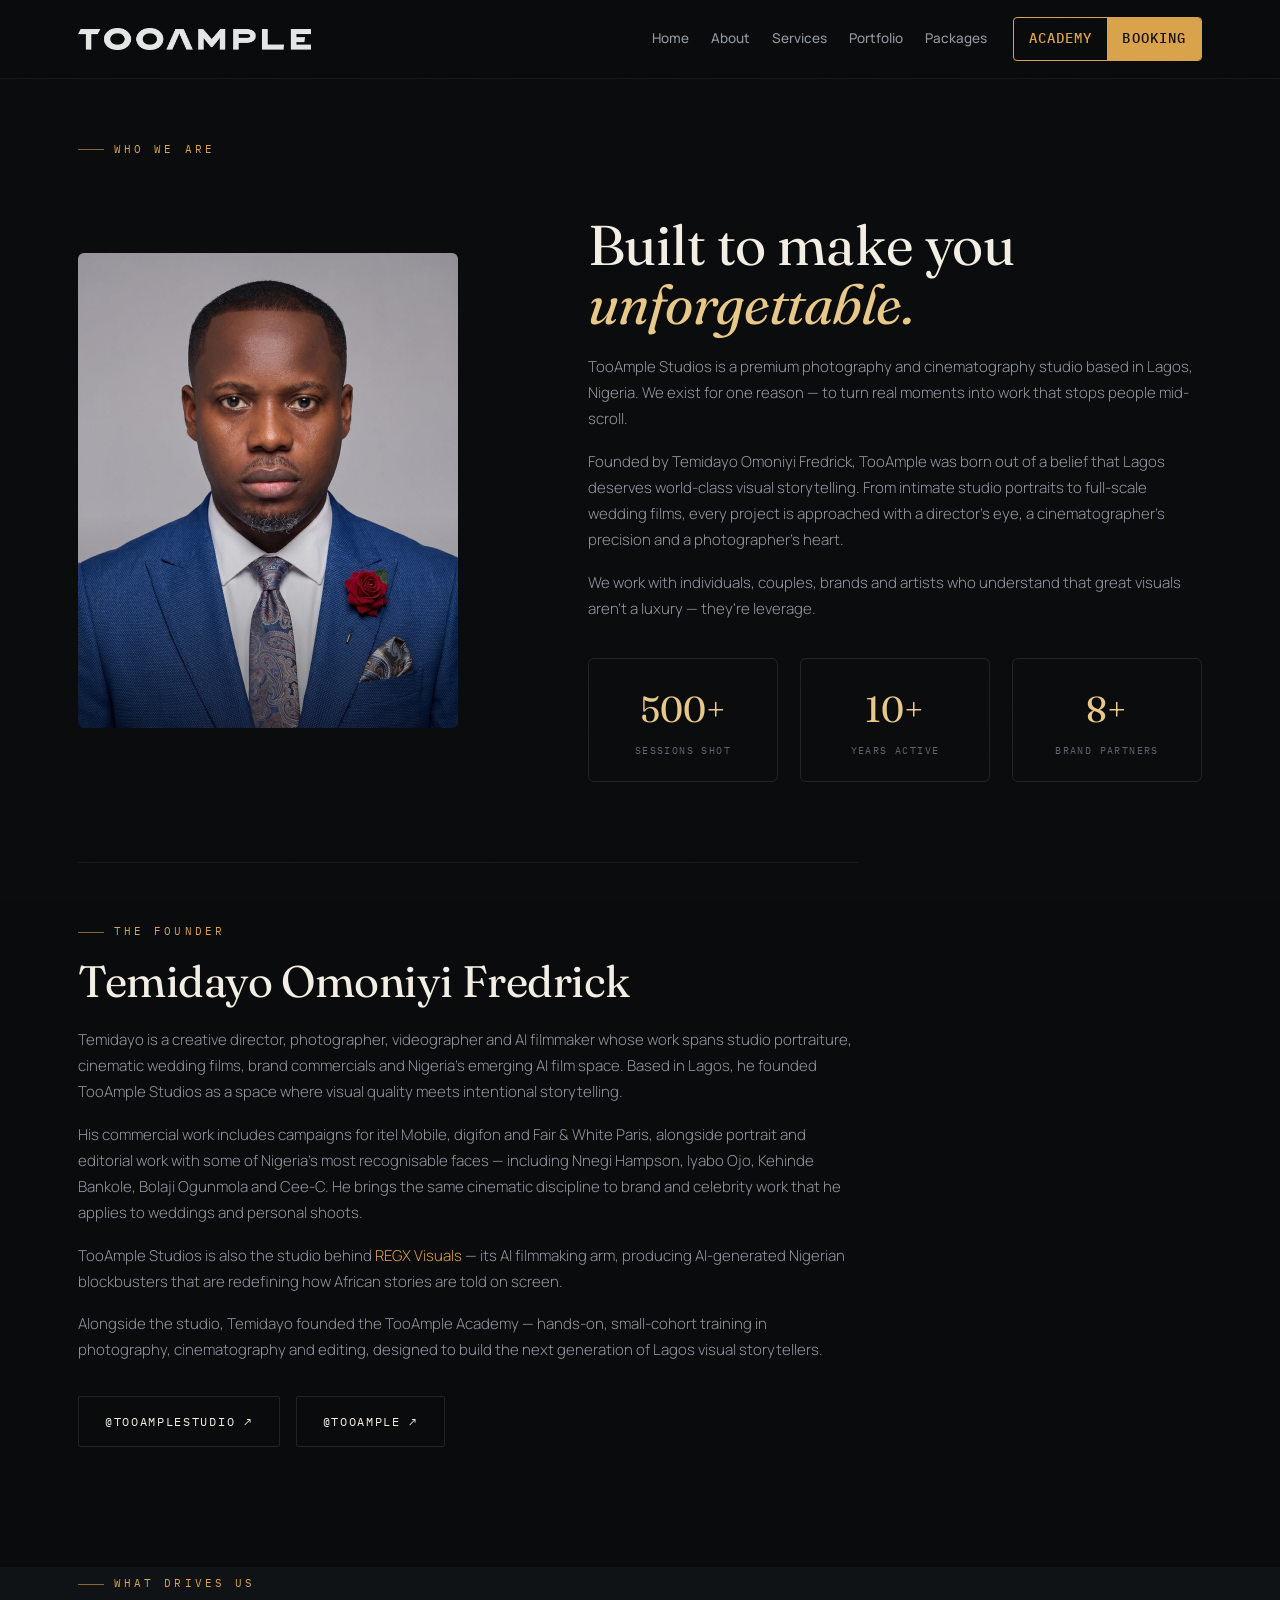
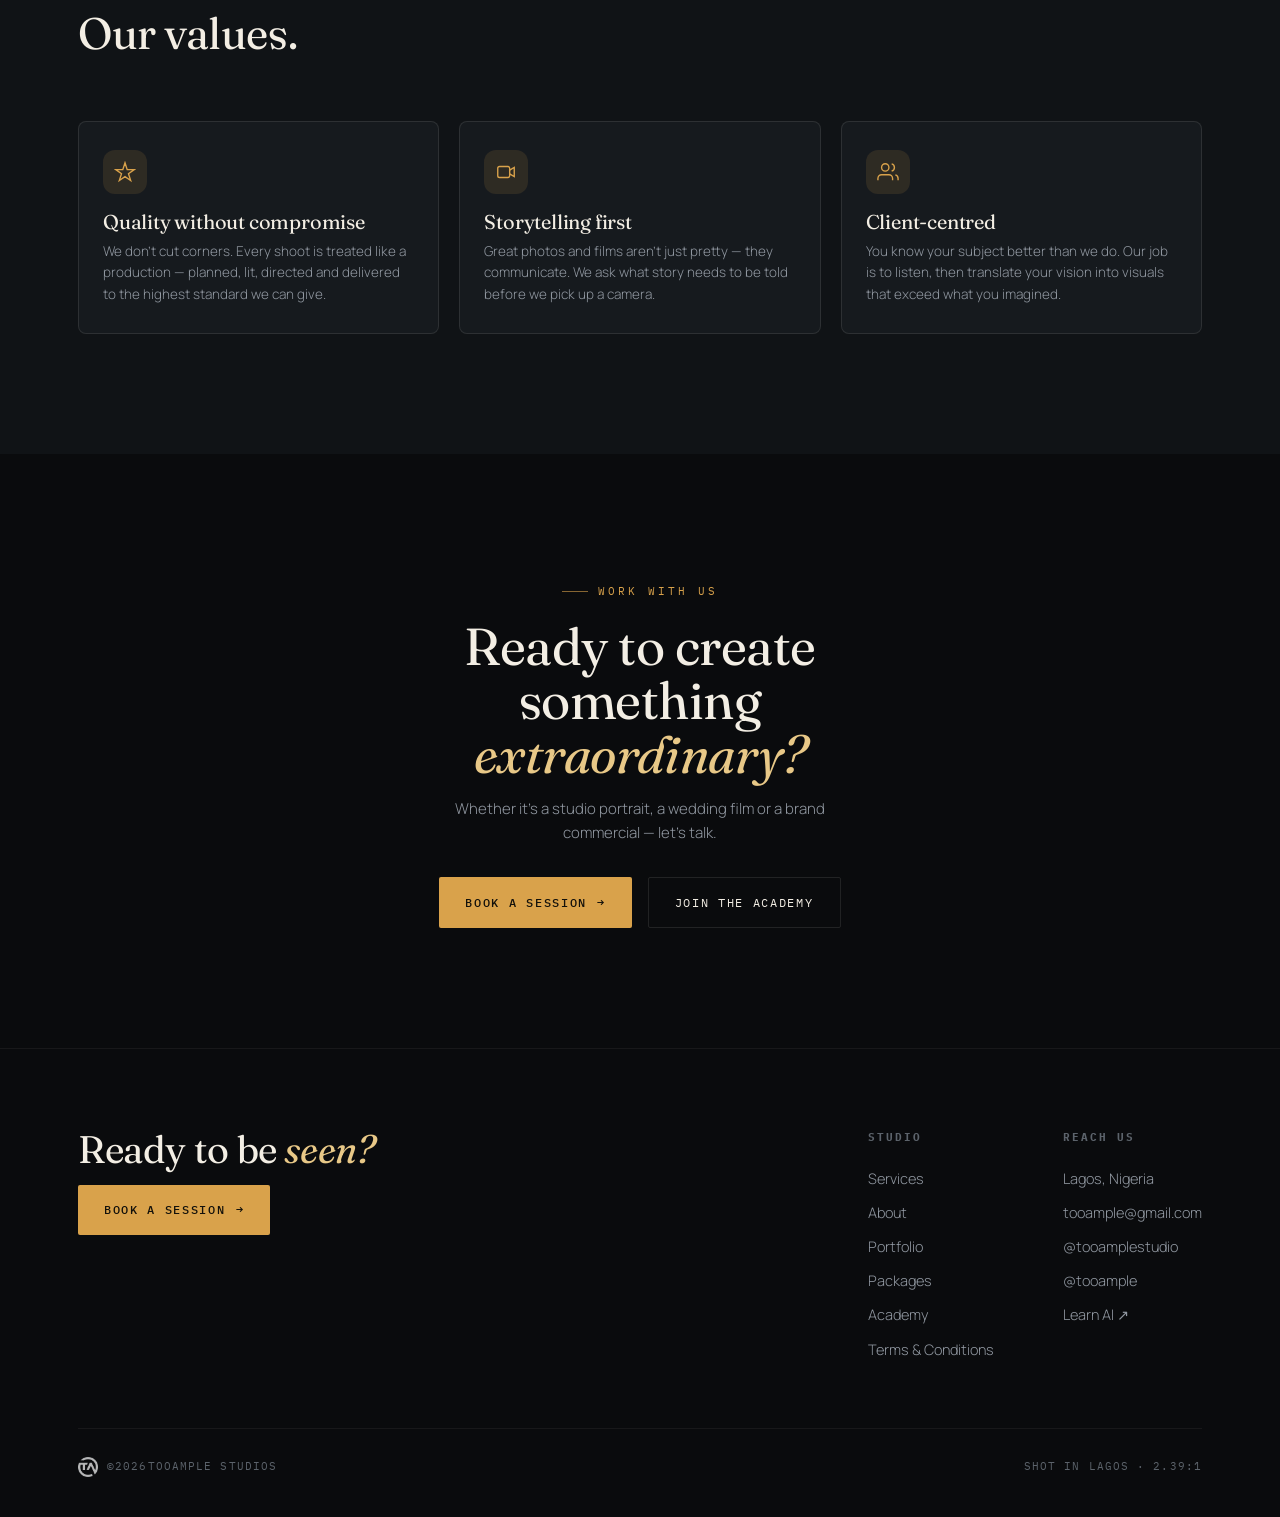
==== about.html @ fbfec836 "Add files via upload" ====
<!DOCTYPE html>
<html lang="en">
<head>
<meta charset="UTF-8" />
<meta name="viewport" content="width=device-width, initial-scale=1.0" />
<title>About Us — TooAmple Studios</title>
<link rel="preconnect" href="https://fonts.googleapis.com">
<link rel="preconnect" href="https://fonts.gstatic.com" crossorigin>
<link href="https://fonts.googleapis.com/css2?family=Fraunces:ital,opsz,wght@0,9..144,300..600;1,9..144,300..500&family=Manrope:wght@300;400;500;600;700&family=IBM+Plex+Mono:wght@400;500&display=swap" rel="stylesheet">
<link rel="stylesheet" href="styles.css?v=15">
<link rel="icon" href="Images/tooample-badge.png">
<link rel="manifest" href="/manifest.webmanifest">
<meta name="theme-color" content="#0A0B0D">
<meta name="mobile-web-app-capable" content="yes">
<meta name="apple-mobile-web-app-capable" content="yes">
<meta name="apple-mobile-web-app-status-bar-style" content="black-translucent">
<meta name="apple-mobile-web-app-title" content="TooAmple">
<link rel="apple-touch-icon" href="/apple-touch-icon.png">
<link rel="icon" type="image/png" sizes="32x32" href="/favicon-32.png">

</head>
<body>
<div class="grain"></div>
<header id="hdr">
  <div class="wrap nav">
    <a class="brand" href="index.html#top">
      <img class="brand-word" src="Images/ta-wordmark.png" alt="TooAmple" />
    </a>
    <nav class="nav-links">
      <a href="index.html">Home</a>
      <a href="about.html">About</a>
      <a href="services.html">Services</a>
      <a href="portfolio.html">Portfolio</a>
      <a href="packages.html">Packages</a>
      <div class="nav-cta">
        <a href="academy.html" class="acad">Academy</a>
        <a href="book.html" class="bookings">Booking</a>
      </div>
    </nav>
    <button class="menu-btn">Menu</button>
  </div>
</header>

<!-- mobile app bottom bar -->
<div class="mobile-bar">
  <a href="index.html" class="mob-ico" aria-label="Home" title="Home">
    <svg viewBox="0 0 24 24" fill="none" stroke="currentColor" stroke-width="2" stroke-linecap="round" stroke-linejoin="round"><path d="M3 9.5L12 3l9 6.5V20a1 1 0 01-1 1H4a1 1 0 01-1-1V9.5z"/><path d="M9 21V12h6v9"/></svg>
  </a>
  <a href="about.html" class="mob-ico" aria-label="About" title="About">
    <svg viewBox="0 0 24 24" fill="none" stroke="currentColor" stroke-width="2" stroke-linecap="round" stroke-linejoin="round"><circle cx="12" cy="8" r="4"/><path d="M4 20c0-4 3.6-7 8-7s8 3 8 7"/></svg>
  </a>
  <div class="mob-cta">
    <a href="academy.html" class="acad">Academy</a>
    <a href="book.html" class="bookings">Booking</a>
  </div>
  <a href="portfolio.html" class="mob-ico" aria-label="Portfolio" title="Portfolio">
    <svg viewBox="0 0 24 24" fill="none" stroke="currentColor" stroke-width="2" stroke-linecap="round" stroke-linejoin="round"><rect x="3" y="5" width="18" height="14" rx="2"/><circle cx="8.5" cy="10" r="1.5"/><path d="M21 16l-5-5-5 5-2-2-5 5"/></svg>
  </a>
  <a href="mailto:tooample@gmail.com" class="mob-ico" aria-label="Reach us" title="Reach us">
    <svg viewBox="0 0 24 24" fill="none" stroke="currentColor" stroke-width="2" stroke-linecap="round" stroke-linejoin="round"><rect x="3" y="5" width="18" height="14" rx="2"/><path d="M3.5 7l8.5 6 8.5-6"/></svg>
  </a>
</div>

<!-- HERO -->
<section class="section subpage" style="padding-bottom:40px">
  <div class="wrap">
    <span class="eyebrow">Who we are</span>
    <div class="about-hero">
      <div class="about-img">
        <img src="Images/ta-ceo.jpg" alt="Temidayo Omoniyi — CEO, TooAmple Studios">
      </div>
      <div class="about-text">
        <h1>Built to make you <em>unforgettable.</em></h1>
        <p>TooAmple Studios is a premium photography and cinematography studio based in Lagos, Nigeria. We exist for one reason — to turn real moments into work that stops people mid-scroll.</p>
        <p>Founded by Temidayo Omoniyi Fredrick, TooAmple was born out of a belief that Lagos deserves world-class visual storytelling. From intimate studio portraits to full-scale wedding films, every project is approached with a director's eye, a cinematographer's precision and a photographer's heart.</p>
        <p>We work with individuals, couples, brands and artists who understand that great visuals aren't a luxury — they're leverage.</p>
        <div class="about-stats">
          <div class="stat">
            <div class="num">500+</div>
            <div class="lbl">Sessions shot</div>
          </div>
          <div class="stat">
            <div class="num">10+</div>
            <div class="lbl">Years active</div>
          </div>
          <div class="stat">
            <div class="num">8+</div>
            <div class="lbl">Brand partners</div>
          </div>
        </div>
      </div>
    </div>
  </div>
</section>

<!-- MEET THE CEO -->
<section class="section" style="padding-top:0">
  <div class="wrap">
    <div style="max-width:780px;border-top:1px solid var(--line-soft);padding-top:52px">
      <span class="eyebrow">The founder</span>
      <h2 style="font-family:var(--serif);font-size:clamp(28px,4vw,44px);font-weight:400;margin:18px 0 22px">Temidayo Omoniyi Fredrick</h2>
      <p style="color:var(--muted);font-size:15px;font-weight:300;line-height:1.75;margin-bottom:16px">Temidayo is a creative director, photographer, videographer and AI filmmaker whose work spans studio portraiture, cinematic wedding films, brand commercials and Nigeria's emerging AI film space. Based in Lagos, he founded TooAmple Studios as a space where visual quality meets intentional storytelling.</p>
      <p style="color:var(--muted);font-size:15px;font-weight:300;line-height:1.75;margin-bottom:16px">His commercial work includes campaigns for itel Mobile, digifon and Fair &amp; White Paris, alongside portrait and editorial work with some of Nigeria's most recognisable faces — including Nnegi Hampson, Iyabo Ojo, Kehinde Bankole, Bolaji Ogunmola and Cee-C. He brings the same cinematic discipline to brand and celebrity work that he applies to weddings and personal shoots.</p>
      <p style="color:var(--muted);font-size:15px;font-weight:300;line-height:1.75;margin-bottom:16px">TooAmple Studios is also the studio behind <a href="https://regxvisuals.com" target="_blank" rel="noopener" style="color:var(--gold)">REGX Visuals</a> — its AI filmmaking arm, producing AI-generated Nigerian blockbusters that are redefining how African stories are told on screen.</p>
      <p style="color:var(--muted);font-size:15px;font-weight:300;line-height:1.75">Alongside the studio, Temidayo founded the TooAmple Academy — hands-on, small-cohort training in photography, cinematography and editing, designed to build the next generation of Lagos visual storytellers.</p>
      <div style="display:flex;gap:16px;margin-top:32px;flex-wrap:wrap">
        <a href="https://www.instagram.com/tooamplestudio/" target="_blank" rel="noopener" class="btn btn-ghost">@tooamplestudio ↗</a>
        <a href="https://www.instagram.com/tooample/" target="_blank" rel="noopener" class="btn btn-ghost">@tooample ↗</a>
      </div>
    </div>
  </div>
</section>

<!-- VALUES -->
<section class="section" style="padding-top:0;background:var(--bg-2)">
  <div class="wrap">
    <div class="shead reveal">
      <div>
        <span class="eyebrow">What drives us</span>
        <h2 style="font-family:var(--serif);font-size:clamp(28px,4vw,44px);font-weight:400;margin-top:18px">Our values.</h2>
      </div>
    </div>
    <div class="about-values reveal">
      <div class="val-card">
        <div class="val-ic">
          <svg width="22" height="22" viewBox="0 0 24 24" fill="none" stroke="currentColor" stroke-width="1.5"><path d="M12 2l2.4 7.4H22l-6.2 4.5 2.4 7.4L12 17l-6.2 4.3 2.4-7.4L2 9.4h7.6z"/></svg>
        </div>
        <h3>Quality without compromise</h3>
        <p>We don't cut corners. Every shoot is treated like a production — planned, lit, directed and delivered to the highest standard we can give.</p>
      </div>
      <div class="val-card">
        <div class="val-ic">
          <svg width="22" height="22" viewBox="0 0 24 24" fill="none" stroke="currentColor" stroke-width="1.5"><rect x="3" y="6" width="13" height="12" rx="2"/><path d="M16 10l5-3v10l-5-3"/></svg>
        </div>
        <h3>Storytelling first</h3>
        <p>Great photos and films aren't just pretty — they communicate. We ask what story needs to be told before we pick up a camera.</p>
      </div>
      <div class="val-card">
        <div class="val-ic">
          <svg width="22" height="22" viewBox="0 0 24 24" fill="none" stroke="currentColor" stroke-width="1.5"><path d="M17 21v-2a4 4 0 00-4-4H5a4 4 0 00-4 4v2"/><circle cx="9" cy="7" r="4"/><path d="M23 21v-2a4 4 0 00-3-3.87M16 3.13a4 4 0 010 7.75"/></svg>
        </div>
        <h3>Client-centred</h3>
        <p>You know your subject better than we do. Our job is to listen, then translate your vision into visuals that exceed what you imagined.</p>
      </div>
    </div>
  </div>
</section>

<!-- CTA -->
<section class="section">
  <div class="wrap" style="text-align:center">
    <span class="eyebrow">Work with us</span>
    <h2 style="font-family:var(--serif);font-size:clamp(30px,5vw,52px);font-weight:400;margin:18px auto 16px;max-width:16ch">Ready to create something <em style="font-style:italic;color:var(--gold-soft)">extraordinary?</em></h2>
    <p style="color:var(--muted);font-weight:300;font-size:15px;max-width:44ch;margin:0 auto 32px">Whether it's a studio portrait, a wedding film or a brand commercial — let's talk.</p>
    <div style="display:flex;gap:16px;justify-content:center;flex-wrap:wrap">
      <a href="book.html" class="btn btn-gold">Book a session <span class="arr">→</span></a>
      <a href="academy.html" class="btn btn-ghost">Join the Academy</a>
    </div>
  </div>
</section>

<footer>
  <div class="wrap">
    <div class="foot-inner">
      <div class="foot-brand">
        <h3 class="foot-cta">Ready to be <em>seen?</em></h3>
        <a href="book.html" class="btn btn-gold">Book a session <span class="arr">→</span></a>
      </div>
      <div class="foot-grid">
        <div class="fcol">
          <h4>Studio</h4>
          <a href="services.html">Services</a>
          <a href="about.html">About</a>
          <a href="portfolio.html">Portfolio</a>
          <a href="packages.html">Packages</a>
          <a href="academy.html">Academy</a>
          <a href="terms.html">Terms &amp; Conditions</a>
        </div>
        <div class="fcol">
          <h4>Reach us</h4>
          <p>Lagos, Nigeria</p>
          <a href="mailto:tooample@gmail.com">tooample@gmail.com</a>
          <a href="https://www.instagram.com/tooamplestudio/" target="_blank" rel="noopener">@tooamplestudio</a>
          <a href="https://www.instagram.com/tooample/" target="_blank" rel="noopener">@tooample</a>
          <a href="https://regxvisuals.com" target="_blank" rel="noopener">Learn AI ↗</a>
        </div>
      </div>
    </div>
    <div class="foot-bot">
      <span class="foot-copy"><img src="Images/tooample-badge.png" alt="" class="foot-badge" />© <span id="yr"></span> TOOAMPLE STUDIOS</span>
      <span>SHOT IN LAGOS · 2.39:1</span>
    </div>
  </div>
</footer>

<script>
const hdr=document.getElementById('hdr');
addEventListener('scroll',()=>hdr.classList.toggle('scrolled',scrollY>40));
document.getElementById('yr').textContent=new Date().getFullYear();
const io=new IntersectionObserver(es=>es.forEach(e=>{if(e.isIntersecting){e.target.classList.add('in');io.unobserve(e.target);}}),{threshold:0.12});
document.querySelectorAll('.reveal').forEach(el=>io.observe(el));

// register service worker (installable app + offline)
if('serviceWorker' in navigator){
  addEventListener('load',()=>navigator.serviceWorker.register('/sw.js').catch(()=>{}));
}
</script>
</body>
</html>
---- styles.css ----
:root{
  --bg:#0A0B0D;
  --bg-2:#101316;
  --bg-3:#161A1E;
  --line:rgba(243,238,228,0.10);
  --line-soft:rgba(243,238,228,0.06);
  --ink:#F3EEE4;
  --muted:#9097A0;
  --muted-2:#5C636B;
  --gold:#D9A24B;
  --gold-soft:#E8C887;
  --teal:#57B6B0;
  --shadow:0 30px 80px -20px rgba(0,0,0,0.7);
  --maxw:1180px;
  --serif:"Fraunces",Georgia,serif;
  --sans:"Manrope",system-ui,sans-serif;
  --mono:"IBM Plex Mono",ui-monospace,monospace;
}

*{box-sizing:border-box;margin:0;padding:0}
html{scroll-behavior:smooth}
body{
  background:var(--bg);
  color:var(--ink);
  font-family:var(--sans);
  font-weight:400;
  line-height:1.6;
  -webkit-font-smoothing:antialiased;
  overflow-x:hidden;
}
img{max-width:100%;display:block}
a{color:inherit;text-decoration:none}
button{font-family:inherit;cursor:pointer;border:none;background:none;color:inherit}

/* ---------- film grain overlay ---------- */
.grain{
  position:fixed;inset:0;z-index:9999;pointer-events:none;
  opacity:0.04;mix-blend-mode:overlay;
  background-image:url("data:image/svg+xml,%3Csvg xmlns='http://www.w3.org/2000/svg' width='200' height='200'%3E%3Cfilter id='n'%3E%3CfeTurbulence type='fractalNoise' baseFrequency='0.85' numOctaves='3'/%3E%3C/filter%3E%3Crect width='100%25' height='100%25' filter='url(%23n)'/%3E%3C/svg%3E");
}

/* ---------- shared ---------- */
.wrap{max-width:var(--maxw);margin:0 auto;padding:0 28px}
.section{padding:120px 0;position:relative}
.eyebrow{
  font-family:var(--mono);font-size:11px;letter-spacing:0.28em;
  text-transform:uppercase;color:var(--gold);
  display:inline-flex;align-items:center;gap:10px;
}
.eyebrow::before{content:"";width:26px;height:1px;background:var(--gold);opacity:0.6}
h1,h2,h3{font-family:var(--serif);font-weight:400;line-height:1.04;letter-spacing:-0.01em}
.lead{color:var(--muted);font-size:18px;max-width:48ch;font-weight:300}

.btn{
  display:inline-flex;align-items:center;gap:10px;
  font-family:var(--mono);font-size:12px;letter-spacing:0.14em;text-transform:uppercase;
  padding:15px 26px;border-radius:2px;transition:.35s cubic-bezier(.2,.8,.2,1);
}
.btn-gold{background:var(--gold);color:#13110B;font-weight:500}
.btn-gold:hover{background:var(--gold-soft);transform:translateY(-2px)}
.btn-ghost{border:1px solid var(--line);color:var(--ink)}
.btn-ghost:hover{border-color:var(--gold);color:var(--gold)}
.nav-links a.btn-gold,.nav-links a.btn-gold:hover{color:#13110B}
/* desktop segmented Academy | Book CTA */
.nav-cta{display:inline-flex;align-items:stretch;border:1px solid var(--gold);border-radius:4px;overflow:hidden;margin-left:4px}
.nav-cta a{display:flex;align-items:center;justify-content:center;font-family:var(--mono);font-size:10.5px;letter-spacing:.08em;text-transform:uppercase;font-weight:600;padding:10px 15px;text-decoration:none;transition:.25s;white-space:nowrap}
.nav-cta a.acad{background:transparent;color:var(--gold)}
.nav-cta a.acad:hover{background:rgba(217,162,75,.14)}
.nav-cta a.bookings{background:var(--gold);color:#13110B}
.nav-cta a.bookings:hover{background:var(--gold-soft)}
.nav-cta a.bookings .arr{margin-left:6px;transition:transform .3s}
.nav-cta a.bookings:hover .arr{transform:translateX(3px)}
.btn .arr{transition:transform .35s}
.btn:hover .arr{transform:translateX(4px)}

/* ---------- nav ---------- */
header{
  position:fixed;top:0;left:0;right:0;z-index:100;
  transition:.4s;
  background:rgba(10,11,13,0.94);
  backdrop-filter:blur(14px);
  -webkit-backdrop-filter:blur(14px);
  border-bottom:1px solid var(--line-soft);
}
header.scrolled{background:rgba(10,11,13,0.98)}
.nav{display:flex;align-items:center;justify-content:space-between;height:78px}
.brand{display:flex;align-items:center;gap:13px}
.brand-word{height:22px;width:auto;display:block;opacity:.95}
.brand-badge{height:42px;width:42px;object-fit:contain;opacity:.92;flex:none}
.brand-text{display:flex;flex-direction:column;gap:5px;line-height:1}
.brand .mark{font-family:var(--serif);font-size:21px;letter-spacing:0.05em}
.brand .sub{font-family:var(--mono);font-size:9px;letter-spacing:0.2em;color:var(--muted-2);text-transform:uppercase}
.nav-links{display:flex;align-items:center;gap:22px}
.nav-links a:not(.acad):not(.bookings){font-size:13.5px}
@media(max-width:1080px){
  .nav-links{gap:14px}
  .nav-links a:not(.acad):not(.bookings){font-size:12.5px}
  .nav-cta a{padding:9px 12px;font-size:9.5px}
}
.nav-links a{font-size:13.5px;color:var(--muted);transition:.25s;font-weight:500}
.nav-links a:hover{color:var(--ink)}
.menu-btn{display:none;font-family:var(--mono);font-size:12px;letter-spacing:.14em;color:var(--gold)}

/* ---------- hero (cinematic) ---------- */
.hero{position:relative;min-height:100vh;display:flex;align-items:center;padding-top:78px;overflow:hidden}
.hero-frame{position:absolute;inset:0;background:
  radial-gradient(120% 90% at 75% 15%, rgba(217,162,75,0.20), transparent 55%),
  radial-gradient(110% 100% at 10% 90%, rgba(87,182,176,0.16), transparent 50%),
  linear-gradient(180deg,#0c0f12 0%,#0a0b0d 100%);
  animation:slowzoom 26s ease-in-out infinite alternate;transform-origin:60% 40%;}
@keyframes slowzoom{from{transform:scale(1.04)}to{transform:scale(1.13)}}
.hero-vignette{position:absolute;inset:0;background:radial-gradient(120% 120% at 50% 40%,transparent 40%,rgba(0,0,0,0.78) 100%)}
/* hero background photo slideshow */
.hero-bg{position:absolute;inset:0;z-index:0;overflow:hidden;animation:slowzoom 34s ease-in-out infinite alternate;transform-origin:60% 40%}
.hero-bg-mobile{display:none}
.hero-bg img{position:absolute;inset:0;width:100%;height:100%;object-fit:cover;object-position:right center;opacity:0;animation:heroFade 28s infinite}
.hero-bg img:nth-child(1){animation-delay:0s}
.hero-bg img:nth-child(2){animation-delay:7s}
.hero-bg img:nth-child(3){animation-delay:14s}
.hero-bg img:nth-child(4){animation-delay:21s}
@keyframes heroFade{0%{opacity:0}3%{opacity:1}25%{opacity:1}28%{opacity:0}100%{opacity:0}}
.hero-bg::after{content:"";position:absolute;inset:0;background:linear-gradient(90deg,rgba(10,11,13,.9) 0%,rgba(10,11,13,.55) 45%,rgba(10,11,13,.4) 100%),linear-gradient(180deg,transparent 42%,rgba(10,11,13,.78))}
/* reel modal */
.reel-modal{position:fixed;inset:0;z-index:1000;display:none;align-items:center;justify-content:center;background:rgba(6,7,9,.94);backdrop-filter:blur(10px);padding:8vh 5vw}
.reel-modal.open{display:flex}
.reel-stage{position:relative;width:100%;max-width:1000px}
.reel-frame{position:relative;width:100%;aspect-ratio:16/9;background:#000;border:1px solid var(--line)}
.reel-frame iframe{position:absolute;inset:0;width:100%;height:100%;border:0}
.bar{position:absolute;left:0;right:0;height:6vh;background:#000;z-index:3;pointer-events:none}
.bar.top{top:78px}
.bar.bot{bottom:0}
.viewfinder{position:absolute;top:calc(78px + 6vh + 30px);left:36px;right:36px;bottom:calc(6vh + 30px);z-index:4;pointer-events:none}
.vf{position:absolute;width:30px;height:30px;border:1.5px solid rgba(217,162,75,0.55)}
.vf.tl{top:0;left:0;border-right:none;border-bottom:none}
.vf.tr{top:0;right:0;border-left:none;border-bottom:none}
.vf.bl{bottom:0;left:0;border-right:none;border-top:none}
.vf.br{bottom:0;right:0;border-left:none;border-top:none}
.rec{position:absolute;top:calc(78px + 6vh + 8px);right:38px;z-index:5;display:flex;align-items:center;gap:8px;font-family:var(--mono);font-size:10.5px;letter-spacing:.18em;color:rgba(243,238,228,.55)}
.rec .dot{width:8px;height:8px;border-radius:50%;background:#E0533F;animation:blink 1.6s steps(1) infinite}
@keyframes blink{50%{opacity:.2}}
.hero-content{position:relative;z-index:5;width:100%}
.hero h1{font-size:clamp(48px,8.2vw,108px);max-width:14ch;margin:22px 0 26px}
.hero h1 em{font-style:italic;color:var(--gold-soft)}
.hero-actions{display:flex;gap:16px;margin-top:38px;flex-wrap:wrap}
.scroll-cue{position:absolute;bottom:9vh;left:28px;z-index:5;font-family:var(--mono);font-size:10px;letter-spacing:.2em;color:var(--muted-2);writing-mode:vertical-rl;display:flex;align-items:center;gap:14px}
.scroll-cue::after{content:"";height:46px;width:1px;background:linear-gradient(var(--gold),transparent)}

/* ---------- clients / logo wall ---------- */
.clients{padding:64px 0;border-top:1px solid var(--line-soft);border-bottom:1px solid var(--line-soft);background:var(--bg-2)}
.clients .label{text-align:center;font-family:var(--mono);font-size:11px;letter-spacing:.26em;text-transform:uppercase;color:var(--muted-2);margin-bottom:38px}
.marquee{overflow:hidden;-webkit-mask-image:linear-gradient(90deg,transparent,#000 12%,#000 88%,transparent)}
.marquee-track{display:flex;gap:26px;width:max-content;animation:scroll 34s linear infinite;align-items:center}
.clients:hover .marquee-track{animation-play-state:paused}
@keyframes scroll{to{transform:translateX(-50%)}}
.logo-chip{display:inline-flex;align-items:center;justify-content:center;height:64px;padding:0 34px;flex:none}
.logo-chip img{height:44px;width:auto;object-fit:contain;display:block;opacity:.5;transition:opacity .3s}
.logo-chip:hover img{opacity:.92}

/* ---------- section head ---------- */
.shead{display:flex;justify-content:space-between;align-items:flex-end;gap:40px;margin-bottom:64px}
.shead h2{font-size:clamp(34px,4.6vw,58px);max-width:16ch}
.shead .sub{max-width:34ch}

/* ---------- services ---------- */
.svc-grid{display:grid;grid-template-columns:repeat(4,1fr);gap:1px;background:var(--line-soft);border:1px solid var(--line-soft)}
.svc{background:var(--bg);padding:40px 30px 34px;transition:.4s;position:relative;min-height:300px;display:flex;flex-direction:column}
.svc:hover{background:var(--bg-3)}
.svc .no{font-family:var(--mono);font-size:11px;color:var(--gold);letter-spacing:.16em}
.svc h3{font-size:25px;margin:auto 0 14px}
.svc p{color:var(--muted);font-size:14.5px;font-weight:300}
.svc .ic{width:40px;height:40px;border:1px solid var(--line);border-radius:50%;display:grid;place-items:center;margin-bottom:auto;color:var(--gold);transition:.4s}
.svc:hover .ic{border-color:var(--gold);background:rgba(217,162,75,0.08)}
.svc::after{content:"";position:absolute;left:0;bottom:0;height:2px;width:0;background:var(--gold);transition:.45s}
.svc:hover::after{width:100%}

/* ---------- work gallery ---------- */
.gallery{display:grid;grid-template-columns:repeat(3,1fr);gap:8px}
.tile{position:relative;aspect-ratio:1/1;overflow:hidden;border-radius:2px;background:linear-gradient(135deg,#15191d,#0d1012);border:1px solid var(--line-soft);cursor:pointer;text-align:left}
.tile:focus-visible{outline:2px solid var(--gold);outline-offset:3px}
.tile .ph{position:absolute;inset:0;display:grid;place-items:center;font-family:var(--mono);font-size:10px;letter-spacing:.18em;color:var(--muted-2);text-transform:uppercase}
.tile .grad{position:absolute;inset:0;opacity:.6;transition:.6s;transform:scale(1.02)}
.tile:hover .grad{transform:scale(1.08);opacity:.8}
.tile-img{position:absolute;inset:0;width:100%;height:100%;object-fit:cover;object-position:center 22%;transition:.6s;transform:scale(1.02)}
.tile:hover .tile-img{transform:scale(1.08)}
.tile .ig-ov{position:absolute;inset:0;z-index:2;display:grid;place-items:center;gap:8px;background:rgba(8,9,11,.45);opacity:0;transition:.35s}
.tile:hover .ig-ov{opacity:1}
.tile .ig-ov svg{width:28px;height:28px;color:#fff}
.tile .ig-ov .cap{font-family:var(--mono);font-size:9.5px;letter-spacing:.14em;text-transform:uppercase;color:#fff;opacity:.85}
.tile .reel{position:absolute;top:9px;right:9px;z-index:3;color:#fff;filter:drop-shadow(0 1px 3px rgba(0,0,0,.7))}
.ig-follow{align-self:flex-end;font-family:var(--mono);font-size:12px;letter-spacing:.1em;color:var(--ink);border:1px solid var(--line);padding:11px 18px;border-radius:3px;transition:.3s;white-space:nowrap}
.ig-follow:hover{border-color:var(--gold);color:var(--gold)}
.g1{background:radial-gradient(circle at 30% 30%,rgba(217,162,75,.5),transparent 60%),linear-gradient(135deg,#1a1410,#0b0d0f)}
.g2{background:radial-gradient(circle at 70% 40%,rgba(87,182,176,.45),transparent 60%),linear-gradient(135deg,#0e1518,#0b0d0f)}
.g3{background:radial-gradient(circle at 50% 60%,rgba(217,162,75,.4),transparent 55%),linear-gradient(135deg,#16110c,#0b0d0f)}
.g4{background:radial-gradient(circle at 40% 50%,rgba(87,182,176,.4),transparent 55%),linear-gradient(135deg,#0d1316,#0b0d0f)}
.g5{background:radial-gradient(circle at 60% 30%,rgba(217,162,75,.45),transparent 60%),linear-gradient(135deg,#181208,#0b0d0f)}

/* ---------- lightbox ---------- */
.lb{position:fixed;inset:0;z-index:1000;display:none;align-items:center;justify-content:center;background:rgba(6,7,9,.93);backdrop-filter:blur(10px);padding:8vh 6vw}
.lb.open{display:flex}
.lb-stage{position:relative;max-width:1000px;width:100%}
.lb-media{position:relative;width:100%;max-height:82vh;min-height:280px;border:1px solid var(--line);overflow:hidden;background:#000;display:grid;place-items:center}
.lb-media .grad{position:absolute;inset:0}
.lb-media img,.lb-media video{max-width:100%;max-height:82vh;width:auto;height:auto;object-fit:contain}
.lb-media .ph{position:relative;z-index:1;font-family:var(--mono);font-size:11px;letter-spacing:.18em;color:var(--muted);text-transform:uppercase;text-align:center;padding:0 20px}
.lb-foot{display:flex;justify-content:space-between;align-items:center;margin-top:20px;gap:20px;flex-wrap:wrap}
.lb-cap{font-family:var(--mono);font-size:12px;letter-spacing:.14em;text-transform:uppercase;color:var(--gold)}
.lb-ig{display:inline-flex;align-items:center;gap:9px;font-family:var(--mono);font-size:12px;letter-spacing:.12em;text-transform:uppercase;color:var(--ink);border:1px solid var(--line);padding:11px 18px;transition:.3s}
.lb-ig:hover{border-color:var(--gold);color:var(--gold)}
.lb-count{position:absolute;top:-38px;left:0;font-family:var(--mono);font-size:11px;letter-spacing:.16em;color:var(--muted-2)}
.lb-close{position:absolute;top:-46px;right:0;width:40px;height:40px;border:1px solid var(--line);color:var(--ink);display:grid;place-items:center;font-size:16px;transition:.3s}
.lb-close:hover{border-color:var(--gold);color:var(--gold)}
.lb-nav{position:absolute;top:50%;transform:translateY(-50%);width:46px;height:46px;border:1px solid var(--line);background:rgba(0,0,0,.45);color:var(--ink);display:grid;place-items:center;font-size:20px;transition:.3s;z-index:3}
.lb-nav:hover{border-color:var(--gold);color:var(--gold)}
.lb-prev{left:-66px}
.lb-next{right:-66px}

/* ---------- pricing ---------- */
.pricing{background:var(--bg-2)}
.tabs{display:inline-flex;gap:4px;padding:5px;border:1px solid var(--line);border-radius:3px;margin-bottom:36px}
.subtabs{display:flex;flex-wrap:wrap;gap:30px;margin-bottom:44px;border-bottom:1px solid var(--line-soft)}
.subtab{font-family:var(--mono);font-size:12px;letter-spacing:.1em;text-transform:uppercase;color:var(--muted);padding:0 0 16px;position:relative;transition:.3s}
.subtab::after{content:"";position:absolute;left:0;bottom:-1px;height:2px;width:0;background:var(--gold);transition:.35s}
.subtab:hover{color:var(--ink)}
.subtab.active{color:var(--ink)}
.subtab.active::after{width:100%}
.pane-note{font-family:var(--mono);font-size:11px;letter-spacing:.1em;color:var(--muted-2);margin-top:24px;text-align:center}
.group-head{grid-column:1/-1;font-family:var(--mono);font-size:11px;letter-spacing:.18em;text-transform:uppercase;color:var(--gold);margin:0}
.group-head.divider{border-top:1px solid var(--line-soft);padding-top:28px;margin-top:14px}
.tab{font-family:var(--mono);font-size:12px;letter-spacing:.12em;text-transform:uppercase;padding:11px 24px;border-radius:2px;color:var(--muted);transition:.3s}
.tab.active{background:var(--gold);color:#13110B;font-weight:500}
.price-grid{display:grid;grid-template-columns:repeat(3,1fr);gap:22px}
.plan{border:1px solid var(--line);border-radius:4px;padding:36px 32px;background:var(--bg);display:flex;flex-direction:column;transition:.4s;position:relative}
.plan:hover{transform:translateY(-6px);border-color:rgba(217,162,75,.4);box-shadow:var(--shadow)}
.plan.feat{border-color:var(--gold);background:linear-gradient(180deg,rgba(217,162,75,0.06),var(--bg))}
.plan .badge{position:absolute;top:-11px;left:32px;background:var(--gold);color:#13110B;font-family:var(--mono);font-size:10px;letter-spacing:.14em;padding:5px 12px;text-transform:uppercase;font-weight:500}
.plan .cat{font-family:var(--mono);font-size:11px;letter-spacing:.18em;text-transform:uppercase;color:var(--gold)}
.plan .pname{font-family:var(--serif);font-size:27px;margin:14px 0 4px}
.plan .desc{color:var(--muted);font-size:13.5px;font-weight:300;min-height:42px}
.plan .amt{font-family:var(--serif);font-size:42px;margin:22px 0 2px;display:flex;align-items:baseline;gap:6px;min-height:52px}
.plan .per{font-family:var(--mono);font-size:11px;color:var(--muted-2);letter-spacing:.1em;text-transform:uppercase;min-height:16px}
.plan .amt .cur{font-size:20px;color:var(--muted)}
.plan .per{font-family:var(--mono);font-size:11px;color:var(--muted-2);letter-spacing:.1em;text-transform:uppercase}
.plan ul{list-style:none;margin:28px 0 30px;display:flex;flex-direction:column;gap:13px}
.plan li{font-size:14px;color:var(--muted);display:flex;gap:11px;align-items:flex-start;font-weight:300}
.plan li::before{content:"";flex:none;width:16px;height:16px;margin-top:3px;border-radius:50%;background:rgba(217,162,75,.14);background-image:url("data:image/svg+xml,%3Csvg xmlns='http://www.w3.org/2000/svg' width='16' height='16' viewBox='0 0 16 16'%3E%3Cpath d='M4 8.5l2.5 2.5L12 5' stroke='%23D9A24B' stroke-width='1.4' fill='none' stroke-linecap='round' stroke-linejoin='round'/%3E%3C/svg%3E")}
.plan .pbtn{margin-top:auto}
.plan .pbtn .btn{width:100%;justify-content:center}

/* ---------- booking ---------- */
.book-grid{display:grid;grid-template-columns:0.85fr 1.15fr;gap:0;border:1px solid var(--line);border-radius:6px;overflow:hidden}
.book-aside{background:linear-gradient(160deg,#13100b,#0a0b0d);padding:54px 46px;position:relative}
.book-aside h2{font-size:42px;margin:20px 0 18px}
.book-aside .note{color:var(--muted);font-size:14.5px;font-weight:300;margin-bottom:34px}
.assure{margin-top:40px;padding-top:28px;border-top:1px solid var(--line-soft);display:flex;flex-direction:column;gap:13px}
.assure span{font-family:var(--mono);font-size:11px;letter-spacing:.12em;text-transform:uppercase;color:var(--muted);display:flex;align-items:center;gap:11px}
.assure span::before{content:"";width:5px;height:5px;border-radius:50%;background:var(--gold);flex:none}
.book-form{background:var(--bg-3);padding:54px 46px}
.field{margin-bottom:26px}
.field label{display:block;font-family:var(--mono);font-size:10.5px;letter-spacing:.16em;text-transform:uppercase;color:var(--muted);margin-bottom:9px}
.field input,.field select,.field textarea{
  width:100%;background:var(--bg);border:1px solid var(--line);border-radius:3px;
  padding:13px 15px;color:var(--ink);font-family:var(--sans);font-size:14.5px;transition:.25s;
}
.field textarea{resize:vertical;min-height:84px}
.field input:focus,.field select:focus,.field textarea:focus{outline:none;border-color:var(--gold);background:#0d0f12}
.field input::placeholder,.field textarea::placeholder{color:var(--muted-2)}
.field select{appearance:none;background-image:url("data:image/svg+xml,%3Csvg xmlns='http://www.w3.org/2000/svg' width='14' height='14' fill='none' stroke='%239097A0' stroke-width='1.4'%3E%3Cpath d='M3 5l4 4 4-4'/%3E%3C/svg%3E");background-repeat:no-repeat;background-position:right 15px center;cursor:pointer}
.field input[type="date"]{color-scheme:dark}
.field input[type="date"]::-webkit-calendar-picker-indicator{filter:invert(0.85);opacity:.75;cursor:pointer;transition:opacity .25s}
.field input[type="date"]::-webkit-calendar-picker-indicator:hover{opacity:1}
.frow{display:grid;grid-template-columns:1fr 1fr;gap:18px}
.book-form .btn-gold{width:100%;justify-content:center;margin-top:8px}
.confirm{text-align:center;padding:30px 10px}
.confirm .check{width:64px;height:64px;border-radius:50%;background:rgba(217,162,75,.12);border:1px solid var(--gold);display:grid;place-items:center;margin:0 auto 22px}
.confirm h3{font-size:30px;margin-bottom:12px}
.confirm p{color:var(--muted);font-weight:300;max-width:38ch;margin:0 auto 8px;font-size:14.5px}
.confirm .recap{text-align:left;background:var(--bg);border:1px solid var(--line);border-radius:4px;padding:20px 22px;margin:26px auto 0;max-width:380px}
.confirm .recap div{display:flex;justify-content:space-between;padding:8px 0;border-bottom:1px solid var(--line-soft);font-size:13.5px}
.confirm .recap div:last-child{border:none}
.confirm .recap .k{font-family:var(--mono);font-size:10.5px;letter-spacing:.12em;text-transform:uppercase;color:var(--muted-2)}
.confirm .recap .v{color:var(--ink)}

/* ---------- academy ---------- */
.academy{background:var(--bg-2)}
.course-grid{display:grid;grid-template-columns:repeat(2,1fr);gap:22px;margin-bottom:56px}
.course{border:1px solid var(--line);border-radius:4px;padding:0 30px 32px;background:var(--bg);transition:.4s;position:relative;overflow:hidden}
.course:hover{border-color:rgba(217,162,75,.4);transform:translateY(-4px);box-shadow:var(--shadow)}
.course .meta{display:flex;gap:10px;align-items:center;margin-bottom:16px;flex-wrap:wrap}
.course .lvl{font-family:var(--mono);font-size:10px;letter-spacing:.14em;text-transform:uppercase;color:var(--gold);border:1px solid rgba(217,162,75,.4);padding:4px 10px;border-radius:2px}
.course .dur{font-family:var(--mono);font-size:10px;letter-spacing:.12em;text-transform:uppercase;color:var(--muted-2)}
.course h3{font-family:var(--serif);font-size:26px;margin-bottom:8px}
.course p{color:var(--muted);font-size:14px;font-weight:300;margin-bottom:18px}
.course ul{list-style:none;display:flex;flex-wrap:wrap;gap:8px;margin-bottom:24px}
.course li{font-family:var(--mono);font-size:10.5px;letter-spacing:.06em;text-transform:uppercase;color:var(--muted);border:1px solid var(--line-soft);padding:6px 10px;border-radius:2px}
.course .foot{display:flex;justify-content:space-between;align-items:center;gap:16px;flex-wrap:wrap}
.course .tuition{font-family:var(--serif);font-size:24px}
.course .tuition .cur{font-size:15px;color:var(--muted)}
.apply-panel{border:1px solid var(--line);border-radius:6px;overflow:hidden;display:grid;grid-template-columns:0.8fr 1.2fr}
.apply-aside{background:linear-gradient(160deg,#13100b,#0a0b0d);padding:52px 44px}
.apply-aside h2{font-size:38px;margin:18px 0 16px}
.apply-aside .note{color:var(--muted);font-size:14.5px;font-weight:300}
.apply-aside .assure{margin-top:34px}
.apply-form{background:var(--bg-3);padding:52px 44px}
footer{padding:80px 0 40px;border-top:1px solid var(--line-soft);background:var(--bg)}
/* ---------- footer ---------- */
footer{padding:80px 0 40px;border-top:1px solid var(--line-soft);background:var(--bg)}
.foot-inner{display:flex;justify-content:space-between;align-items:flex-start;gap:60px;flex-wrap:wrap;margin-bottom:56px}
.foot-brand{display:flex;flex-direction:column;align-items:flex-start;gap:16px;max-width:340px}
.foot-badge{width:20px;height:20px;object-fit:contain;opacity:.75;vertical-align:middle;margin-right:9px}
.foot-copy{display:inline-flex;align-items:center}
.foot-cta{font-family:var(--serif);font-weight:400;font-size:clamp(28px,3vw,40px);line-height:1.05;max-width:14ch}
.foot-cta em{font-style:italic;color:var(--gold-soft)}
.foot-grid{display:grid;grid-template-columns:1fr 1fr;gap:56px}
.fcol h4{font-family:var(--mono);font-size:11px;letter-spacing:.18em;text-transform:uppercase;color:var(--muted-2);margin-bottom:20px}
.fcol a,.fcol p{display:block;color:var(--muted);font-size:14.5px;margin-bottom:11px;font-weight:300;transition:.25s}
.fcol a:hover{color:var(--gold)}
.foot-bot{display:flex;justify-content:space-between;align-items:center;gap:24px;padding-top:28px;border-top:1px solid var(--line-soft);font-family:var(--mono);font-size:11px;letter-spacing:.1em;color:var(--muted-2)}

/* pricing subtabs: swipe scroll on mobile */
.subtabs{display:flex;flex-wrap:nowrap;gap:0;margin-bottom:44px;border-bottom:1px solid var(--line-soft);overflow-x:auto;-webkit-overflow-scrolling:touch;scrollbar-width:none}
.subtabs::-webkit-scrollbar{display:none}
.subtab{white-space:nowrap;padding:0 22px 16px;flex:none}

/* ---------- reveal ---------- */
.reveal{opacity:0;transform:translateY(26px);transition:opacity .9s cubic-bezier(.2,.7,.2,1),transform .9s cubic-bezier(.2,.7,.2,1)}
.reveal.in{opacity:1;transform:none}

/* ---------- responsive ---------- */
@media(max-width:980px){
  .price-grid{grid-template-columns:1fr;max-width:420px}
  .book-grid{grid-template-columns:1fr}
  .course-grid{grid-template-columns:1fr}
  .apply-panel{grid-template-columns:1fr}
}
@media(max-width:680px){
  .section{padding:84px 0}
  .nav-links{display:none}
  .menu-btn{display:none}
  body{padding-bottom:78px}
  .nav{justify-content:center}
  .brand{width:100%;justify-content:center}
  .brand-word{height:15px}
  .hero{min-height:auto;text-align:center;display:block;padding:78px 0 40px}
  .hero-bg-desktop{display:none}
  .hero-bg-mobile{display:block;position:relative;height:58vh;inset:auto;animation:none}
  .hero-bg-mobile img{object-fit:cover;object-position:center 18%}
  .hero-bg-mobile::after{background:linear-gradient(180deg,rgba(10,11,13,.25) 0%,rgba(10,11,13,.1) 45%,rgba(10,11,13,.75) 82%,var(--bg) 100%)}
  .hero-vignette{display:none}
  .bar{display:none}
  .hero-content{position:relative;z-index:5;margin-top:-40px;padding-bottom:10px}
  .hero h1{font-size:32px;max-width:100%;margin:14px auto 22px}
  .hero .eyebrow{justify-content:center}
  .hero-actions{flex-direction:column;align-items:stretch;gap:12px}
  .hero-actions .btn{width:100%;justify-content:center}
  .viewfinder{display:none}
  .rec{display:none}
  .scroll-cue{display:none}
  .shead{flex-direction:column;align-items:flex-start;gap:18px}
  .svc-grid{grid-template-columns:repeat(2,1fr);gap:1px}
  .svc{padding:22px 16px 20px;min-height:auto}
  .svc h3{font-size:17px;margin:12px 0 8px}
  .svc p{font-size:12.5px}
  .svc .ic{width:34px;height:34px}
  .frow{grid-template-columns:1fr}
  .foot-inner{flex-direction:column;align-items:center;text-align:center;gap:34px}
  .foot-brand{align-items:center;max-width:100%}
  .foot-cta{text-align:center}
  .foot-grid{grid-template-columns:1fr;gap:30px;text-align:center;width:100%;max-width:100%}
  .fcol{text-align:center}
  .foot-bot{flex-direction:column;gap:12px;text-align:center;justify-content:center}
  .foot-badge{display:none}
  .foot-copy{font-size:10px}
  .gallery{grid-template-columns:repeat(2,1fr);gap:6px}
  .lb-prev{left:6px}
  .lb-next{right:6px}
  .lb{padding:10vh 14px}
  .dual-cta{grid-template-columns:1fr}
  .price-grid{max-width:100%}
  /* --- mobile polish --- */
  html,body{overflow-x:hidden;max-width:100%}
  .wrap{padding:0 18px}
  .btn{padding:14px 20px;min-height:46px}
  .shead h2{font-size:30px}
  .lead{font-size:15.5px}
  .plan{padding:28px 22px}
  .plan .amt{font-size:34px}
  .plan .pname{font-size:23px}
  .tabs{width:100%}
  .tab{flex:1;padding:11px 8px;font-size:10.5px;text-align:center}
  .work-tabs{width:100%}
  .work-tab{flex:1;padding:10px 8px;font-size:10.5px}
  .course{padding:0 20px 26px}
  .course-img{width:calc(100% + 40px);margin:0 -20px 20px}
  .course h3{font-size:22px}
  .dual-card{padding:34px 24px;min-height:auto}
  .dual-card h3{font-size:27px}
  .clients{padding:44px 0}
  .logo-chip{height:52px;padding:0 22px}
  .logo-chip img{height:34px}
  .lb-cap{font-size:10.5px}
  .lb-foot{gap:12px}
}
@media(prefers-reduced-motion:reduce){
  *{animation:none!important;transition:none!important;scroll-behavior:auto}
  .reveal{opacity:1;transform:none}
}


/* ---------- multi-page additions ---------- */
.btn-outline{border:1px solid var(--gold);color:var(--gold)}
.btn-outline:hover{background:var(--gold);color:#13110B}
.nav-links a.btn-outline{color:var(--gold)}
.nav-links a.btn-outline:hover{color:#13110B}
.subpage{padding-top:132px}
.dual-cta{display:grid;grid-template-columns:1fr 1fr;gap:22px}
.dual-card{position:relative;border:1px solid var(--line);border-radius:6px;padding:52px 44px;background:linear-gradient(160deg,#101316,#0a0b0d);overflow:hidden;transition:.4s;display:flex;flex-direction:column;gap:12px;min-height:250px}
.dual-card::after{content:"";position:absolute;left:0;bottom:0;height:3px;width:0;background:var(--gold);transition:.5s}
.dual-card:hover{transform:translateY(-6px);border-color:rgba(217,162,75,.45);box-shadow:var(--shadow)}
.dual-card:hover::after{width:100%}
.dual-card h3{font-family:var(--serif);font-size:34px;margin-top:6px;font-weight:400;line-height:1.05}
.dual-card p{color:var(--muted);font-weight:300;font-size:15px;max-width:34ch}
.dual-card .dual-go{margin-top:auto;font-family:var(--mono);font-size:12px;letter-spacing:.14em;text-transform:uppercase;color:var(--gold)}
.dual-card.acad{background:linear-gradient(160deg,#13100b,#0a0b0d)}
@media(max-width:680px){.dual-cta{grid-template-columns:1fr}}

/* course card toppers */
.course-img{display:block;width:calc(100% + 60px);max-width:none;margin:0 -30px 24px;aspect-ratio:16/7;object-fit:cover;object-position:center 45%;border-bottom:1px solid var(--line-soft)}

/* recent-work Photography | Video tabs */
.work-tabs{display:inline-flex;gap:4px;padding:5px;border:1px solid var(--line);border-radius:3px;margin-bottom:34px}
.work-tab{font-family:var(--mono);font-size:12px;letter-spacing:.12em;text-transform:uppercase;padding:10px 22px;border-radius:2px;color:var(--muted);transition:.3s}
.work-tab.active{background:var(--gold);color:#13110B;font-weight:500}

/* video grid + youtube facade */
.video-grid{display:grid;grid-template-columns:repeat(3,1fr);gap:14px}
.vcard{position:relative;aspect-ratio:16/9;border-radius:3px;overflow:hidden;border:1px solid var(--line-soft);background:#0d1012;cursor:pointer}
.vcard img,.vcard iframe{position:absolute;inset:0;width:100%;height:100%;object-fit:cover;border:0}
.vcard .vtag{position:absolute;left:12px;bottom:12px;z-index:2;font-family:var(--mono);font-size:10px;letter-spacing:.14em;text-transform:uppercase;color:var(--ink);background:rgba(0,0,0,.5);padding:5px 9px;border:1px solid var(--line)}
.vcard .vplay{position:absolute;right:12px;bottom:12px;inset:auto;z-index:2;display:grid;place-items:center;transition:.3s}
.vcard .vplay span{width:34px;height:34px;border-radius:50%;background:rgba(217,162,75,.92);display:grid;place-items:center;box-shadow:0 6px 20px rgba(0,0,0,.5);transition:.3s}
.vcard:hover .vplay span{transform:scale(1.12)}
.vcard .vplay svg{width:13px;height:13px;color:#13110B;margin-left:2px}
.vcard.playing .vplay,.vcard.playing .vtag,.vcard.playing .vph{display:none}
.vph{position:absolute;inset:0;display:grid;place-items:center;font-family:var(--mono);font-size:10px;letter-spacing:.16em;text-transform:uppercase;color:var(--muted-2);text-align:center;padding:0 20px}
@media(max-width:980px){.video-grid{grid-template-columns:repeat(2,1fr)}}
@media(max-width:680px){.video-grid{grid-template-columns:1fr}}

/* payment step (book + academy) */
.pay-head{margin-bottom:22px}
.pay-head h3{font-family:var(--serif);font-size:26px;margin:12px 0 6px;font-weight:400;line-height:1.1}
.pay-amt{font-family:var(--serif);font-size:40px;color:var(--gold-soft)}
.pay-or{position:relative;text-align:center;margin:22px 0 16px}
.pay-or::before{content:"";position:absolute;top:50%;left:0;right:0;height:1px;background:var(--line-soft)}
.pay-or span{position:relative;background:var(--bg-3);padding:0 14px;font-family:var(--mono);font-size:10.5px;letter-spacing:.14em;text-transform:uppercase;color:var(--muted-2)}
.bank-box{border:1px solid var(--line);border-radius:4px;padding:16px 20px}
.bank-box div{display:flex;justify-content:space-between;gap:16px;padding:9px 0;border-bottom:1px solid var(--line-soft);font-size:14px}
.bank-box div:last-child{border:none}
.bank-box .k{font-family:var(--mono);font-size:10.5px;letter-spacing:.1em;text-transform:uppercase;color:var(--muted-2)}
.bank-box .v{color:var(--ink);text-align:right}
/* copy-to-clipboard (account number) */
.bank-box .acct{display:inline-flex;align-items:center;gap:9px;justify-content:flex-end}
.acct-no{font-family:var(--mono);letter-spacing:.06em}
.copy-btn{position:relative;display:inline-grid;place-items:center;width:28px;height:28px;flex:none;border:1px solid var(--line);border-radius:5px;background:none;color:var(--muted);cursor:pointer;transition:.2s;padding:0}
.copy-btn svg{width:14px;height:14px}
.copy-btn:hover{border-color:var(--gold);color:var(--gold);background:rgba(217,162,75,.08)}
.copy-btn.ok{border-color:var(--gold);color:var(--gold);background:rgba(217,162,75,.14)}
.copy-btn .copied{position:absolute;right:calc(100% + 8px);top:50%;transform:translateY(-50%) translateX(4px);white-space:nowrap;font-family:var(--mono);font-size:9.5px;letter-spacing:.1em;text-transform:uppercase;color:var(--gold);background:var(--bg);border:1px solid var(--gold);padding:4px 8px;border-radius:4px;opacity:0;pointer-events:none;transition:.25s}
.copy-btn.ok .copied{opacity:1;transform:translateY(-50%) translateX(0)}
.btn-link{display:block;width:100%;text-align:center;margin-top:16px;background:none;border:none;color:var(--muted);font-family:var(--mono);font-size:11px;letter-spacing:.1em;text-transform:uppercase;cursor:pointer;transition:.25s}
.btn-link:hover{color:var(--gold)}

/* tuition banner in apply form */
.tuition-banner{display:flex;justify-content:space-between;align-items:center;padding:16px 20px;margin-bottom:24px;border:1px solid rgba(217,162,75,.35);background:rgba(217,162,75,.07);border-radius:6px}
.tb-label{font-family:var(--mono);font-size:10.5px;letter-spacing:.16em;text-transform:uppercase;color:var(--muted)}
.tb-amt{font-family:var(--serif);font-size:26px;color:var(--gold-soft);line-height:1}
.course .foot{justify-content:flex-start}
.course .foot .btn{width:auto;justify-content:center;padding:11px 26px;font-size:11px}
@media(max-width:680px){.course .foot .btn{width:100%}}

.quote-amt{font-family:var(--serif);font-size:24px;color:var(--gold-soft);font-style:italic;line-height:1.2;margin:22px 0 2px;min-height:52px;display:flex;align-items:center}
/* keep cards aligned whether or not they carry a badge */
.price-grid{align-items:stretch}
.plan ul{margin-top:auto}
.from-label{font-family:var(--mono);font-size:10px;letter-spacing:.16em;text-transform:uppercase;color:var(--muted-2);margin-top:20px}
.from-label + .amt{margin-top:2px}

/* quote request modal */
.quote-pkg{display:flex;justify-content:space-between;align-items:center;gap:12px;padding:14px 16px;margin-bottom:20px;border:1px solid var(--line);background:var(--bg);border-radius:6px}
.quote-pkg .qp-label{font-family:var(--mono);font-size:10px;letter-spacing:.16em;text-transform:uppercase;color:var(--muted-2)}
.quote-pkg .qp-name{font-family:var(--serif);font-size:17px;color:var(--gold-soft);text-align:right;line-height:1.2}
.quote-note{font-family:var(--mono);font-size:10.5px;letter-spacing:.08em;color:var(--muted-2);margin-top:14px;text-align:center;line-height:1.6}

/* inline field validation */
.field.err input,.field.err select,.field.err textarea{border-color:#E0533F;background:rgba(224,83,63,.06)}
.field-err{display:none;font-family:var(--mono);font-size:10px;letter-spacing:.06em;color:#E0533F;margin-top:6px}
.field.err .field-err{display:block}
.terms-check.err{border-color:#E0533F;background:rgba(224,83,63,.06)}
.terms-check.err label{color:#E0533F}

/* T&C checkbox */
.terms-check{display:flex;align-items:flex-start;gap:12px;margin:18px 0 20px;padding:16px;background:rgba(217,162,75,.05);border:1px solid rgba(217,162,75,.2);border-radius:4px}
.terms-check input[type="checkbox"]{width:18px;height:18px;flex:none;margin-top:2px;accent-color:var(--gold);cursor:pointer}
.terms-check label{font-size:13.5px;color:var(--muted);font-weight:300;cursor:pointer;line-height:1.5}
.terms-check label a{color:var(--gold);text-decoration:underline}

/* about page */
.about-hero{display:grid;grid-template-columns:0.85fr 1.15fr;gap:56px;align-items:center;padding:40px 0}
.about-img{position:relative;border-radius:6px;overflow:hidden;aspect-ratio:4/5;max-width:380px;width:100%}
.about-img img{width:100%;height:100%;object-fit:cover;object-position:center 20%}
.about-img::after{content:"";position:absolute;inset:0;background:linear-gradient(180deg,transparent 55%,rgba(0,0,0,.5))}
.about-text h1{font-family:var(--serif);font-size:clamp(34px,5vw,56px);font-weight:400;line-height:1.05;margin:18px 0 20px}
.about-text h1 em{font-style:italic;color:var(--gold-soft)}
.about-text p{color:var(--muted);font-size:15px;font-weight:300;line-height:1.75;margin-bottom:16px}
.about-stats{display:grid;grid-template-columns:repeat(3,1fr);gap:22px;margin-top:36px}
.stat{border:1px solid var(--line);border-radius:6px;padding:22px 18px;text-align:center}
.stat .num{font-family:var(--serif);font-size:36px;color:var(--gold-soft)}
.stat .lbl{font-family:var(--mono);font-size:10px;letter-spacing:.14em;text-transform:uppercase;color:var(--muted-2);margin-top:4px}
.about-values{display:grid;grid-template-columns:repeat(3,1fr);gap:20px;margin-top:56px}
.val-ic{width:44px;height:44px;min-height:0;flex:none;border-radius:12px;background:rgba(217,162,75,0.12);display:grid;place-items:center;color:var(--gold);margin-bottom:18px}
.val-ic svg{width:22px;height:22px}
.val-card{border:1px solid var(--line);border-radius:8px;padding:28px 24px;background:var(--bg-3)}
.val-card h3{font-family:var(--serif);font-size:20px;font-weight:400;margin:12px 0 8px}
.val-card p{color:var(--muted);font-size:13.5px;font-weight:300;line-height:1.6}
@media(max-width:860px){.about-hero{grid-template-columns:1fr;gap:36px;justify-items:center;text-align:center}.about-img{max-width:300px}.about-text h1{margin-top:10px}.about-values{grid-template-columns:1fr 1fr}.about-stats{grid-template-columns:repeat(3,1fr)}}
@media(max-width:680px){.about-img{max-width:230px}.about-stats{gap:10px}.stat{padding:16px 8px}.stat .num{font-size:26px}.stat .lbl{font-size:8.5px}}
@media(max-width:680px){.about-values{grid-template-columns:1fr}.about-stats{grid-template-columns:repeat(3,1fr)}}

/* mobile bottom bar */
.mobile-bar{display:none;position:fixed;left:0;right:0;bottom:0;z-index:200;gap:0;padding:0 0 calc(env(safe-area-inset-bottom));background:rgba(10,11,13,.96);backdrop-filter:blur(14px);border-top:1px solid var(--line-soft);align-items:stretch}
.mob-ico{display:flex;flex-direction:column;align-items:center;justify-content:center;padding:10px 4px;flex:1;color:var(--ink);transition:.25s;text-decoration:none;opacity:.85}
.mob-ico svg{width:26px;height:26px;flex:none}
.mob-ico:hover,.mob-ico.active,.mob-ico:active{color:var(--gold);opacity:1}
.mob-cta{display:flex;align-items:stretch;margin:9px 6px;border-radius:5px;overflow:hidden;flex:2.4;border:1.5px solid var(--gold)}
.mob-cta a{flex:1;display:flex;align-items:center;justify-content:center;font-family:var(--mono);font-size:10px;letter-spacing:.06em;text-transform:uppercase;font-weight:700;padding:0 6px;text-align:center;line-height:1.1;text-decoration:none;transition:.2s}
.mob-cta a.acad{background:transparent;color:var(--gold)}
.mob-cta a.acad:active{background:rgba(217,162,75,.15)}
.mob-cta a.bookings{background:var(--gold);color:#13110B}
.mob-cta a.bookings:active{background:var(--gold-soft)}
@media(max-width:680px){
  .mobile-bar{display:flex}
  body{padding-bottom:72px}
}

/* form popup modal (book + academy) */
.form-modal{position:fixed;inset:0;z-index:1000;display:none;align-items:flex-start;justify-content:center;background:rgba(6,7,9,.9);backdrop-filter:blur(10px);padding:6vh 18px;overflow-y:auto}
.form-modal.open{display:flex}
.fm-card{position:relative;width:100%;max-width:540px;background:var(--bg-3);border:1px solid var(--line);border-radius:14px;padding:40px 36px 34px;box-shadow:var(--shadow);margin-bottom:6vh}
.fm-card .book-form,.fm-card .apply-form{background:none;padding:0}
.fm-card .field{margin-bottom:20px}
.fm-card .field label{font-size:10.5px;margin-bottom:8px}
.fm-card .field input,.fm-card .field select,.fm-card .field textarea{padding:13px 15px;font-size:14.5px}
.fm-card .field textarea{min-height:80px}
.fm-card .frow{gap:16px}
.fm-card .btn{padding:15px 24px;font-size:12px}
.fm-card .terms-check{margin:16px 0 18px;padding:14px 16px}
.fm-card .terms-check label{font-size:13.5px}
.fm-card .tuition-banner{padding:15px 18px;margin-bottom:22px}
.fm-card .tb-amt{font-size:26px}
.fm-close{position:absolute;top:14px;right:14px;width:34px;height:34px;border:1px solid var(--line);background:none;color:var(--ink);border-radius:50%;display:grid;place-items:center;font-size:14px;cursor:pointer;transition:.25s;z-index:2}
.fm-close:hover{border-color:var(--gold);color:var(--gold)}
.fm-title{font-family:var(--serif);font-size:27px;font-weight:400;margin:6px 0 22px;line-height:1.15}
@media(max-width:680px){
  .form-modal{padding:16px 12px 90px;align-items:flex-start}
  .fm-card{max-width:100%;min-height:0;border-radius:14px;border:1px solid var(--line);padding:24px 16px 22px;margin:0 0 20px}
  .fm-title{font-size:19px;margin:4px 0 14px}
  .fm-close{top:10px;right:10px;width:28px;height:28px;font-size:12px}
  .fm-card .eyebrow{font-size:9px}
  .fm-card .field{margin-bottom:12px}
  .fm-card .field label{font-size:8.5px;letter-spacing:.12em;margin-bottom:5px}
  .fm-card .field input,.fm-card .field select,.fm-card .field textarea{padding:10px 11px;font-size:14px}
  .fm-card .field textarea{min-height:54px}
  .fm-card .terms-check{margin:10px 0 12px;padding:10px 11px;gap:9px}
  .fm-card .terms-check label{font-size:11.5px}
  .fm-card .btn{padding:13px 18px;font-size:10.5px}
  .fm-card .tuition-banner{padding:10px 13px;margin-bottom:14px}
  .fm-card .tb-amt{font-size:19px}
  .fm-card .tb-label{font-size:9px}
  .fm-card .pay-amt{font-size:27px}
  .fm-card .pay-head h3{font-size:21px}
  .fm-card .bank-box{padding:11px 13px}
  .fm-card .bank-box div{font-size:12.5px;padding:6px 0}
  .fm-card .quote-pkg{padding:10px 13px;margin-bottom:14px}
  .fm-card .quote-pkg .qp-name{font-size:14px}
}

/* view-more-on-instagram button */
.work-more{display:flex;justify-content:center;margin-top:44px}
.ig-btn{display:inline-flex;align-items:center;gap:10px;font-family:var(--mono);font-size:12px;letter-spacing:.12em;text-transform:uppercase;color:var(--ink);border:1px solid var(--line);padding:14px 24px;border-radius:3px;transition:.3s}
.ig-btn:hover{border-color:var(--gold);color:var(--gold)}
.ig-btn svg{width:16px;height:16px}

/* ============================================================
   ACADEMY v2 — intro, FAQ
   ============================================================ */
.acad-intro{display:grid;grid-template-columns:1.1fr 0.9fr;gap:56px;align-items:center}
.acad-h1{font-family:var(--serif);font-size:clamp(36px,5.4vw,64px);font-weight:400;line-height:1.05;margin:18px 0 20px}
.acad-h1 em{font-style:italic;color:var(--gold-soft)}
.acad-intro-actions{display:flex;gap:14px;margin-top:32px;flex-wrap:wrap}
.acad-intro-media{position:relative;border-radius:6px;overflow:hidden;aspect-ratio:4/5;max-width:420px;width:100%;justify-self:end;border:1px solid var(--line);background:#0d1012}
.acad-intro-media img{width:100%;height:100%;object-fit:cover;object-position:center 20%}
.acad-intro-media::after{content:"";position:absolute;inset:0;background:linear-gradient(180deg,transparent 52%,rgba(0,0,0,.62));pointer-events:none}
.acad-intro-media.playing{aspect-ratio:16/9;max-width:100%}
.acad-intro-media.playing::after{display:none}
.acad-intro-media iframe{position:absolute;inset:0;width:100%;height:100%;border:0}
.acad-play{position:absolute;inset:0;z-index:3;display:grid;place-items:center;background:rgba(8,9,11,.22);transition:.35s;cursor:pointer}
.acad-play:hover{background:rgba(8,9,11,.08)}
.acad-play span{width:66px;height:66px;border-radius:50%;background:rgba(217,162,75,.94);display:grid;place-items:center;box-shadow:0 10px 34px rgba(0,0,0,.55);transition:.3s}
.acad-play:hover span{transform:scale(1.06)}
.acad-play svg{width:24px;height:24px;color:#13110B;margin-left:3px}
.acad-intro-cap{position:absolute;left:18px;bottom:16px;z-index:2;display:flex;flex-direction:column;gap:3px;pointer-events:none}
.acad-intro-cap .cap-name{font-family:var(--serif);font-size:19px;color:var(--ink)}
.acad-intro-cap .cap-role{font-family:var(--mono);font-size:9.5px;letter-spacing:.16em;text-transform:uppercase;color:var(--gold)}
.acad-stats{margin-top:56px;max-width:640px}
@media(max-width:900px){
  .acad-intro{grid-template-columns:1fr;gap:36px}
  .acad-intro-media{justify-self:center;max-width:340px}
  .acad-intro-text{text-align:center}
  .acad-intro-text .eyebrow{justify-content:center}
  .acad-intro-actions{justify-content:center}
  .acad-intro-actions .btn{flex:1;justify-content:center;min-width:200px}
  .acad-stats{margin:44px auto 0}
}
@media(max-width:680px){
  .acad-intro-media{max-width:280px}
  .acad-intro-actions{flex-direction:column;align-items:stretch}
}

/* FAQ */
.faq{max-width:760px}
.faq details{border:1px solid var(--line);border-radius:6px;background:var(--bg-2);margin-bottom:12px;overflow:hidden;transition:.3s}
.faq details[open]{border-color:rgba(217,162,75,.4)}
.faq summary{list-style:none;cursor:pointer;padding:20px 52px 20px 22px;font-family:var(--serif);font-size:17.5px;position:relative;transition:.25s}
.faq summary::-webkit-details-marker{display:none}
.faq summary::after{content:"+";position:absolute;right:20px;top:50%;transform:translateY(-50%);font-family:var(--mono);font-size:18px;color:var(--gold);transition:.3s}
.faq details[open] summary::after{content:"−"}
.faq details p{padding:0 22px 20px;color:var(--muted);font-size:14.5px;font-weight:300;line-height:1.7;max-width:60ch}
.acad-cta{margin-top:52px;display:flex;flex-direction:column;align-items:flex-start;gap:16px}
.acad-cta p{font-family:var(--serif);font-size:22px;color:var(--ink)}
@media(max-width:680px){
  .faq summary{font-size:15.5px;padding:16px 46px 16px 16px}
  .faq details p{padding:0 16px 16px}
  .acad-cta{align-items:center;text-align:center}
  .acad-cta .btn{width:100%;justify-content:center}
}

/* ============================================================
   ACADEMY STORE — Selar-style product grid
   ============================================================ */
.store-tabs{flex-wrap:wrap;margin-bottom:30px}
.store-tabs .work-tab{padding:10px 18px}
.store-grid{display:grid;grid-template-columns:repeat(4,1fr);gap:18px}
.prod-card{display:flex;flex-direction:column;border:1px solid var(--line);border-radius:8px;background:var(--bg);overflow:hidden;transition:.35s}
.prod-card:hover{border-color:rgba(217,162,75,.4);transform:translateY(-4px);box-shadow:var(--shadow)}
.prod-media{position:relative;display:block;width:100%;aspect-ratio:1/1;overflow:hidden;background:#0d1012;cursor:pointer;padding:0;border:none;border-bottom:1px solid var(--line-soft)}
.prod-media img{width:100%;height:100%;object-fit:cover;transition:.5s}
.prod-card:hover .prod-media img{transform:scale(1.05)}
.prod-tag{position:absolute;top:10px;left:10px;font-family:var(--mono);font-size:8.5px;letter-spacing:.12em;text-transform:uppercase;color:var(--gold);background:rgba(10,11,13,.82);border:1px solid rgba(217,162,75,.35);padding:5px 9px;border-radius:3px;backdrop-filter:blur(6px)}
.prod-info{display:flex;flex-direction:column;gap:8px;padding:16px 16px 18px;flex:1}
.prod-name{font-family:var(--sans);font-weight:600;font-size:14.5px;line-height:1.35;color:var(--ink);margin:0}
.prod-price-row{display:flex;align-items:baseline;gap:10px}
.prod-price{font-family:var(--serif);font-size:20px;color:var(--gold-soft)}
.prod-old{font-family:var(--sans);font-size:13.5px;color:var(--muted-2);text-decoration:line-through}
.prod-btn{margin-top:auto;width:100%;font-family:var(--mono);font-size:11px;letter-spacing:.1em;text-transform:uppercase;padding:13px 10px;border-radius:5px;background:var(--bg-3);border:1px solid var(--line);color:var(--ink);transition:.3s;cursor:pointer}
.prod-btn:hover{background:var(--gold);border-color:var(--gold);color:#13110B}
@media(max-width:1080px){.store-grid{grid-template-columns:repeat(3,1fr)}}
@media(max-width:900px){.store-grid{grid-template-columns:repeat(2,1fr)}}
@media(max-width:680px){
  /* Selar-style mobile: 2-up grid, tight */
  .store-grid{grid-template-columns:repeat(2,1fr);gap:12px}
  .prod-info{padding:12px 12px 14px;gap:6px}
  .prod-name{font-size:13px}
  .prod-price{font-size:17px}
  .prod-old{font-size:12px}
  .prod-btn{padding:12px 8px;font-size:10px}
  .store-tabs{gap:3px;padding:4px}
  .store-tabs .work-tab{padding:9px 10px;font-size:9.5px}
}

/* product modal */
.prod-hero{width:calc(100% + 72px);max-width:none;margin:-40px -36px 20px;aspect-ratio:16/9;object-fit:cover;border-bottom:1px solid var(--line-soft);border-radius:14px 14px 0 0}
.prod-cat{font-family:var(--mono);font-size:10px;letter-spacing:.18em;text-transform:uppercase;color:var(--gold);margin-bottom:8px}
#prodDetailView .prod-price{font-size:28px}
#prodDetailView .prod-old{font-size:15px}
.prod-desc{color:var(--muted);font-size:14.5px;font-weight:300;line-height:1.7;margin:14px 0 16px}
.prod-includes{list-style:none;display:flex;flex-wrap:wrap;gap:8px;margin:0 0 24px;padding:0}
.prod-includes li{font-family:var(--mono);font-size:10.5px;letter-spacing:.06em;text-transform:uppercase;color:var(--muted);border:1px solid var(--line-soft);padding:6px 10px;border-radius:2px}
@media(max-width:680px){
  .prod-hero{width:calc(100% + 32px);margin:-24px -16px 16px;border-radius:14px 14px 0 0}
  #prodDetailView .prod-price{font-size:23px}
}

/* ============================================================
   HERO v2 — portrait film-frame triptych (desktop)
   ============================================================ */
.hero-frame.hero-bg-desktop{animation:none}
.hero-inner{display:grid;grid-template-columns:minmax(0,1.05fr) auto;gap:56px;align-items:center;width:100%}
.hero-copy h1{font-size:clamp(44px,5.4vw,86px)}
.hero-strip{display:grid;grid-template-columns:repeat(3,minmax(150px,185px));gap:16px;align-items:start;padding-right:6px}
.hframe{position:relative;aspect-ratio:4/5;border-radius:4px;overflow:hidden;border:1px solid var(--line);background:#0d1012;box-shadow:0 24px 60px -18px rgba(0,0,0,.65)}
.hframe.f1{margin-top:44px}
.hframe.f2{margin-top:0}
.hframe.f3{margin-top:88px}
/* gold viewfinder ticks — echo the REC overlay */
.hframe::before,.hframe::after{content:"";position:absolute;width:16px;height:16px;z-index:3;pointer-events:none;border:1.5px solid rgba(217,162,75,.65)}
.hframe::before{top:8px;left:8px;border-right:none;border-bottom:none}
.hframe::after{bottom:8px;right:8px;border-left:none;border-top:none}
.hframe img{position:absolute;inset:0;width:100%;height:100%;object-fit:cover;opacity:0;animation:frameFade 32s infinite}
/* stagger: within a frame each image holds 8s of a 32s cycle;
   frames offset by ~2.7s so only one frame changes at a time */
.hframe.f1 img:nth-child(1){animation-delay:-1s}
.hframe.f1 img:nth-child(2){animation-delay:7s}
.hframe.f1 img:nth-child(3){animation-delay:15s}
.hframe.f1 img:nth-child(4){animation-delay:23s}
.hframe.f2 img:nth-child(1){animation-delay:-3.7s}
.hframe.f2 img:nth-child(2){animation-delay:4.3s}
.hframe.f2 img:nth-child(3){animation-delay:12.3s}
.hframe.f2 img:nth-child(4){animation-delay:20.3s}
.hframe.f3 img:nth-child(1){animation-delay:-6.3s}
.hframe.f3 img:nth-child(2){animation-delay:1.7s}
.hframe.f3 img:nth-child(3){animation-delay:9.7s}
.hframe.f3 img:nth-child(4){animation-delay:17.7s}
@keyframes frameFade{
  0%{opacity:0}
  4%{opacity:1}
  25%{opacity:1}
  30%{opacity:0}
  100%{opacity:0}
}
@media(prefers-reduced-motion:reduce){
  .hframe img{animation:none;opacity:0}
  .hframe img:first-child{opacity:1}
}
@media(max-width:1180px){
  .hero-strip{grid-template-columns:repeat(3,minmax(130px,150px))}
  .hframe.f1{margin-top:34px}.hframe.f3{margin-top:66px}
}
@media(max-width:980px){
  .hero-inner{grid-template-columns:1fr;gap:40px}
  .hero-copy{text-align:left}
  .hero-strip{grid-template-columns:repeat(3,1fr);max-width:560px;padding-right:0}
  .hframe.f1{margin-top:26px}.hframe.f2{margin-top:0}.hframe.f3{margin-top:52px}
}
@media(max-width:680px){
  /* mobile keeps its own hero design */
  .hero-strip{display:none}
  .hero-inner{display:block}
  .hero-copy h1{font-size:32px}
}

/* ============================================================
   HERO v2.1 — desktop frames at original size + mobile fixes
   ============================================================ */
/* Mobile: photo gets its space back; container width fix
   (align-items:center on .hero was collapsing it to 0 width). */
@media(max-width:680px){
  .hero{
    display:flex;flex-direction:column;align-items:stretch;
    min-height:calc(100vh - 72px);
    min-height:calc(100svh - 72px);
    padding:78px 0 16px;
  }
  .hero-bg-mobile{
    flex:1 1 auto;
    width:100%;
    height:auto;
    min-height:340px;
    max-height:60vh;
  }
  .hero-content{margin-top:-40px;padding-bottom:0;flex:0 0 auto}
  .hero h1{margin:12px auto 18px}
  .hero-actions{margin-top:0;gap:12px}
  .hero-actions .btn{padding:14px 20px}
  /* primary CTA stays high; Apply to Academy sits lower */
  .hero-actions .btn-outline{margin-top:6px}
}

/* physical classes — store-style cards (academy.html) */
.class-grid{margin-bottom:56px}
.class-grid .prod-media{aspect-ratio:4/3} /* course covers are landscape */
.prod-level{font-family:var(--mono);font-size:10px;letter-spacing:.14em;text-transform:uppercase;color:var(--muted-2);border:1px solid var(--line-soft);padding:5px 10px;border-radius:2px}


/* video popup player */
.vlb{position:fixed;inset:0;z-index:300;background:rgba(5,6,8,.93);backdrop-filter:blur(10px);-webkit-backdrop-filter:blur(10px);display:none;align-items:center;justify-content:center;padding:22px}
.vlb.open{display:flex}
.vlb-box{width:min(1100px,100%);aspect-ratio:16/9;position:relative;background:#000;border:1px solid var(--line);border-radius:6px;overflow:hidden;box-shadow:0 40px 120px rgba(0,0,0,.75)}
.vlb-box iframe{position:absolute;inset:0;width:100%;height:100%;border:0}
.vlb-close{position:absolute;top:16px;right:20px;z-index:2;width:44px;height:44px;border-radius:50%;border:1px solid var(--line);background:rgba(10,11,13,.7);color:var(--ink);font-size:16px;cursor:pointer;transition:.3s}
.vlb-close:hover{border-color:var(--gold);color:var(--gold)}
@media(max-width:680px){.vlb{padding:12px}.vlb-close{top:10px;right:12px}}

/* portfolio tag filters */
.sub-tags{display:flex;flex-wrap:wrap;gap:8px;margin:0 0 24px}
.sub-tags button{font-family:var(--mono);font-size:9.5px;letter-spacing:.12em;text-transform:uppercase;padding:9px 15px;border-radius:999px;border:1px solid var(--line);background:transparent;color:var(--muted);cursor:pointer;transition:.3s}
.sub-tags button:hover{color:var(--ink);border-color:var(--ink)}
.sub-tags button.active{background:var(--gold);border-color:var(--gold);color:#13110B}
.hid{display:none!important}
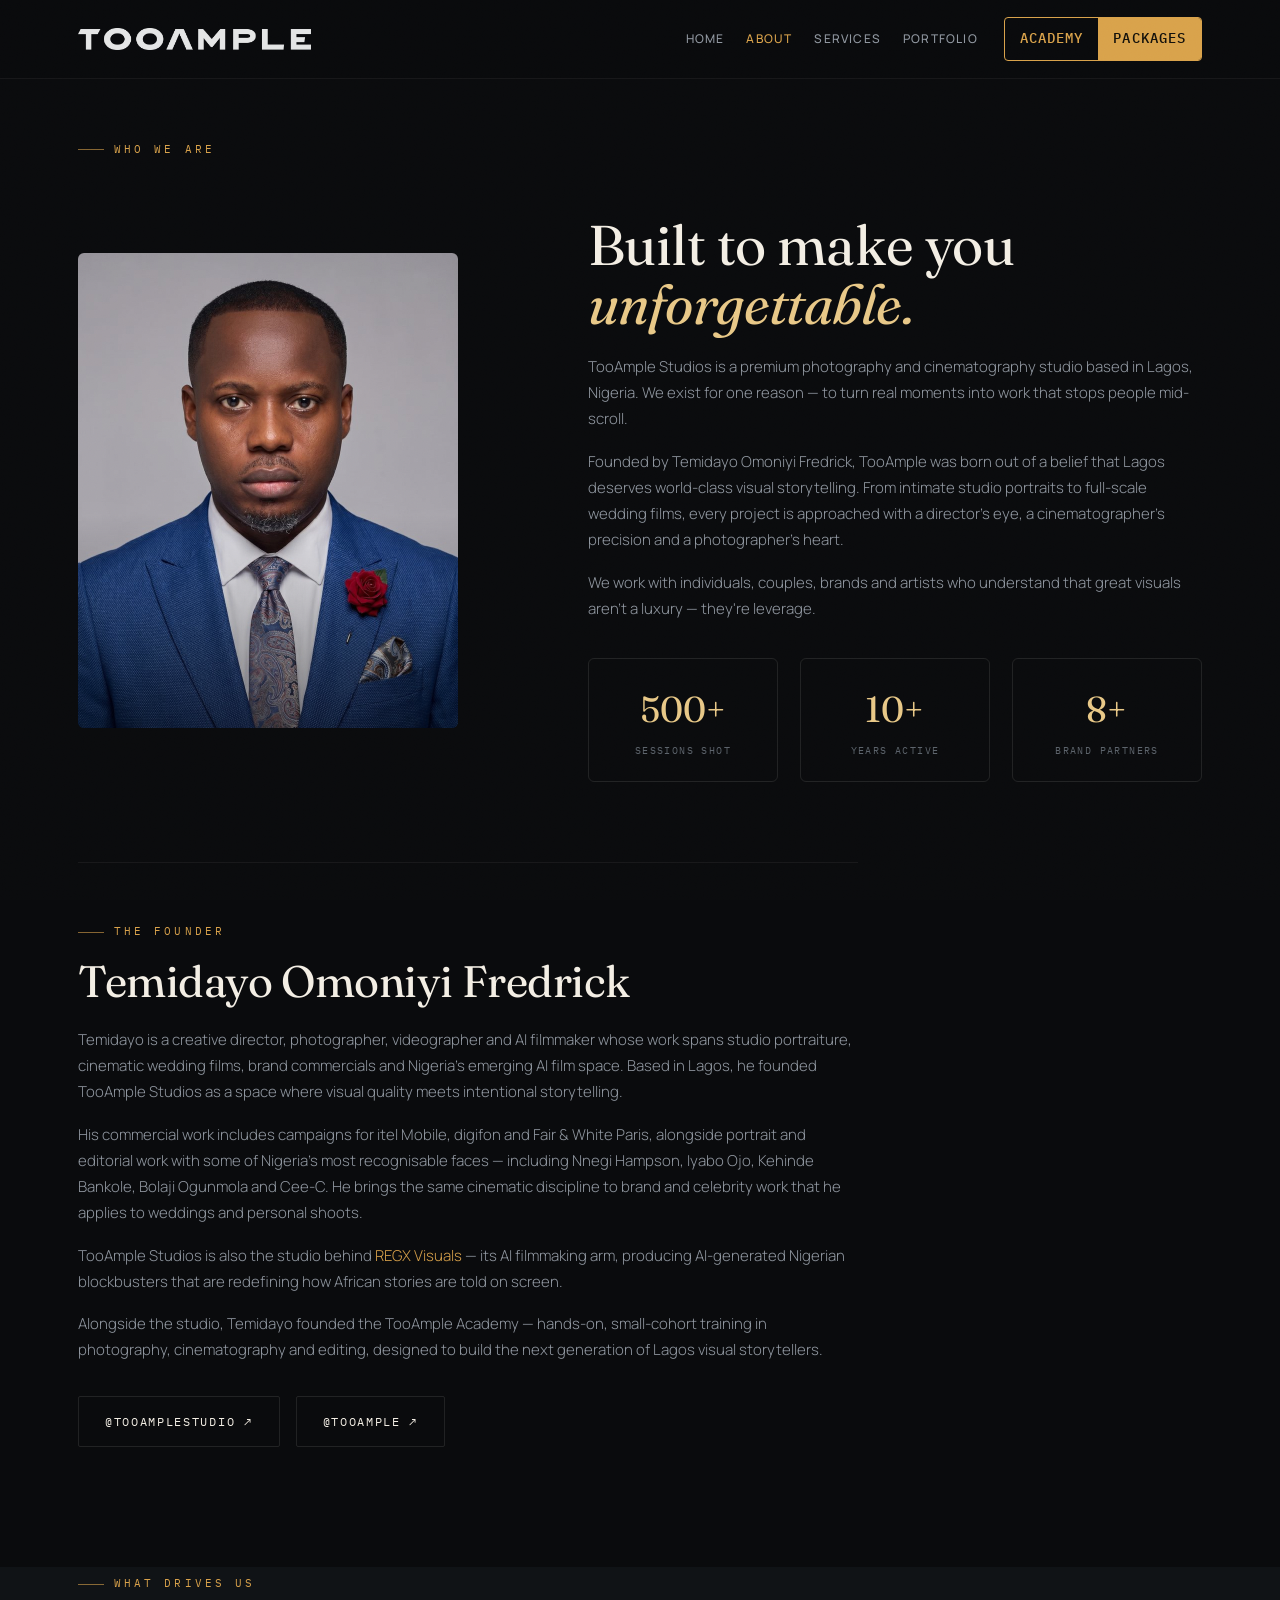
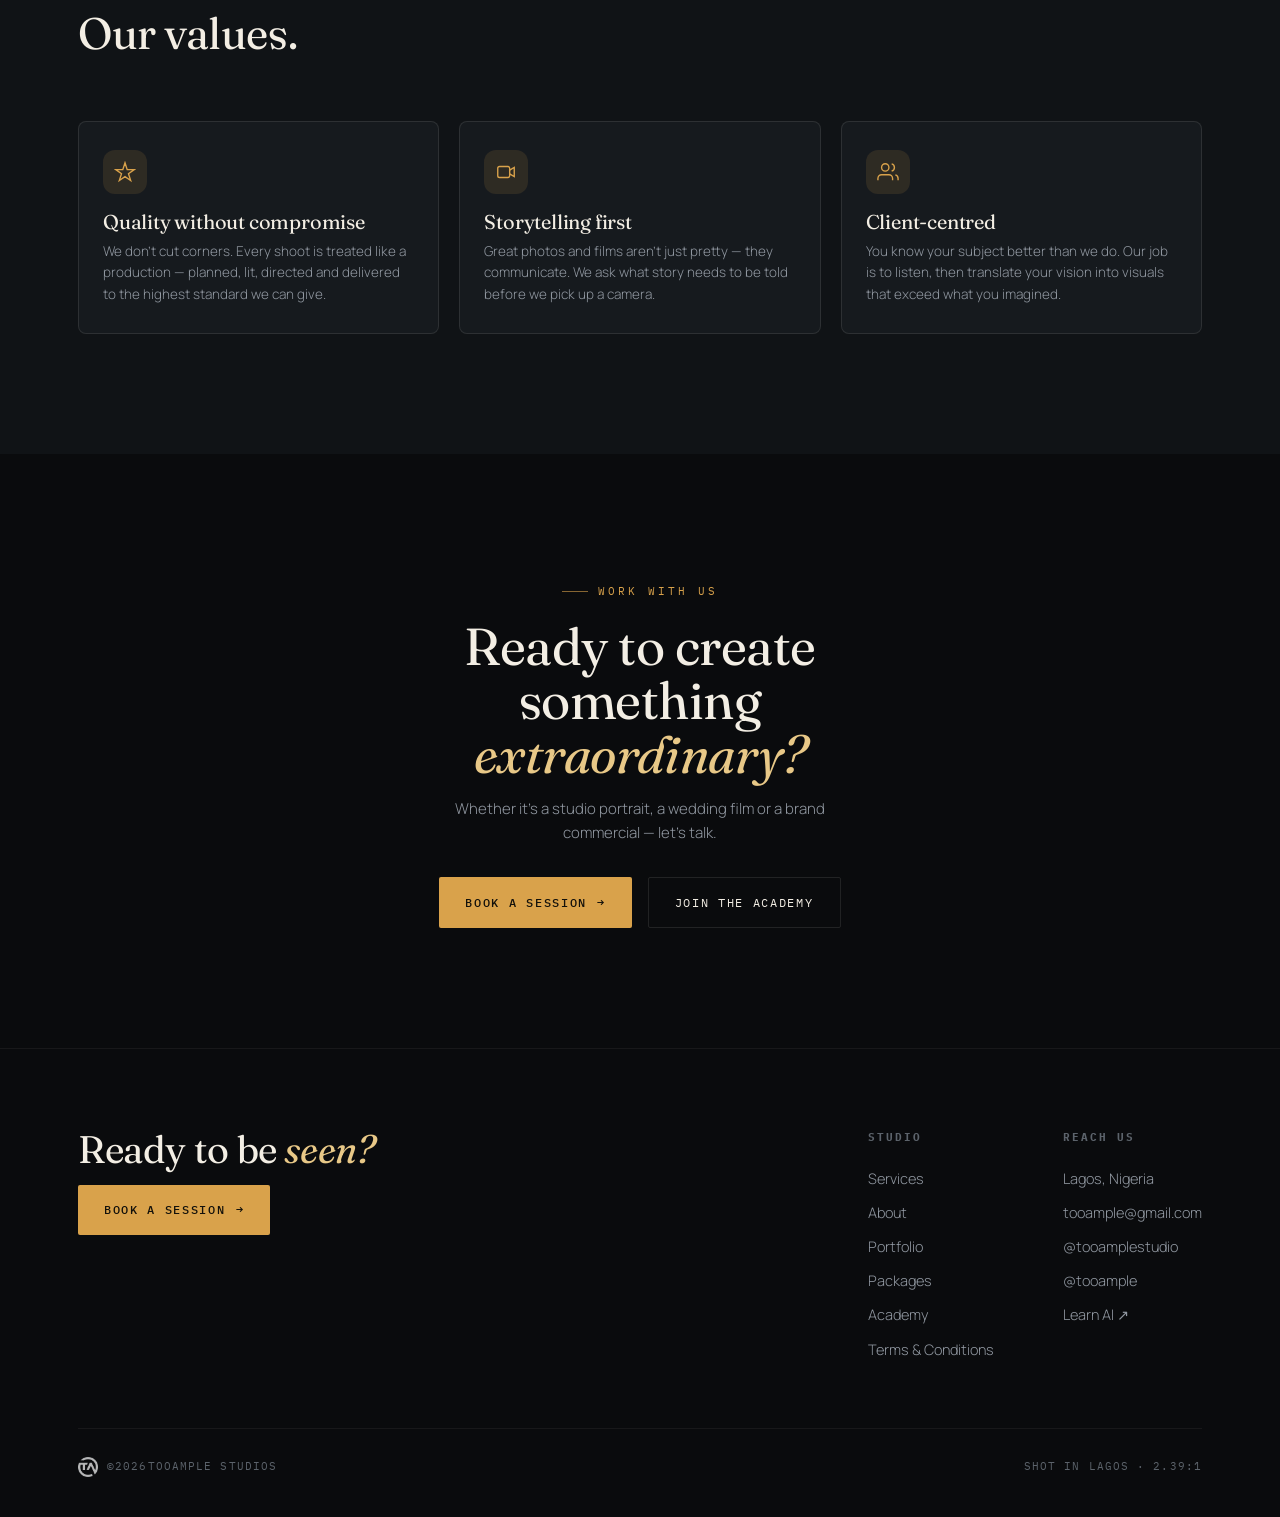
==== commit a1bd5812: "Add files via upload" ====
--- a/about.html
+++ b/about.html
@@ -7,7 +7,7 @@
 <link rel="preconnect" href="https://fonts.googleapis.com">
 <link rel="preconnect" href="https://fonts.gstatic.com" crossorigin>
 <link href="https://fonts.googleapis.com/css2?family=Fraunces:ital,opsz,wght@0,9..144,300..600;1,9..144,300..500&family=Manrope:wght@300;400;500;600;700&family=IBM+Plex+Mono:wght@400;500&display=swap" rel="stylesheet">
-<link rel="stylesheet" href="styles.css?v=15">
+<link rel="stylesheet" href="styles.css?v=17">
 <link rel="icon" href="Images/tooample-badge.png">
 <link rel="manifest" href="/manifest.webmanifest">
 <meta name="theme-color" content="#0A0B0D">
@@ -28,13 +28,12 @@
     </a>
     <nav class="nav-links">
       <a href="index.html">Home</a>
-      <a href="about.html">About</a>
+      <a href="about.html" class="active">About</a>
       <a href="services.html">Services</a>
       <a href="portfolio.html">Portfolio</a>
-      <a href="packages.html">Packages</a>
       <div class="nav-cta">
         <a href="academy.html" class="acad">Academy</a>
-        <a href="book.html" class="bookings">Booking</a>
+        <a href="packages.html" class="bookings">Packages</a>
       </div>
     </nav>
     <button class="menu-btn">Menu</button>
@@ -51,7 +50,7 @@
   </a>
   <div class="mob-cta">
     <a href="academy.html" class="acad">Academy</a>
-    <a href="book.html" class="bookings">Booking</a>
+    <a href="packages.html" class="bookings">Packages</a>
   </div>
   <a href="portfolio.html" class="mob-ico" aria-label="Portfolio" title="Portfolio">
     <svg viewBox="0 0 24 24" fill="none" stroke="currentColor" stroke-width="2" stroke-linecap="round" stroke-linejoin="round"><rect x="3" y="5" width="18" height="14" rx="2"/><circle cx="8.5" cy="10" r="1.5"/><path d="M21 16l-5-5-5 5-2-2-5 5"/></svg>
@@ -170,7 +169,7 @@
         <div class="fcol">
           <h4>Studio</h4>
           <a href="services.html">Services</a>
-          <a href="about.html">About</a>
+          <a href="about.html" class="active">About</a>
           <a href="portfolio.html">Portfolio</a>
           <a href="packages.html">Packages</a>
           <a href="academy.html">Academy</a>
--- a/styles.css
+++ b/styles.css
@@ -92,7 +92,9 @@
 .brand .mark{font-family:var(--serif);font-size:21px;letter-spacing:0.05em}
 .brand .sub{font-family:var(--mono);font-size:9px;letter-spacing:0.2em;color:var(--muted-2);text-transform:uppercase}
 .nav-links{display:flex;align-items:center;gap:22px}
-.nav-links a:not(.acad):not(.bookings){font-size:13.5px}
+.nav-links a:not(.acad):not(.bookings){font-size:12px;text-transform:uppercase;letter-spacing:.1em}
+.nav-links a.active:not(.acad):not(.bookings){color:var(--gold)}
+.nav-cta a.acad.active{background:var(--gold);color:#13110B}
 @media(max-width:1080px){
   .nav-links{gap:14px}
   .nav-links a:not(.acad):not(.bookings){font-size:12.5px}
@@ -438,10 +440,10 @@
 .vcard{position:relative;aspect-ratio:16/9;border-radius:3px;overflow:hidden;border:1px solid var(--line-soft);background:#0d1012;cursor:pointer}
 .vcard img,.vcard iframe{position:absolute;inset:0;width:100%;height:100%;object-fit:cover;border:0}
 .vcard .vtag{position:absolute;left:12px;bottom:12px;z-index:2;font-family:var(--mono);font-size:10px;letter-spacing:.14em;text-transform:uppercase;color:var(--ink);background:rgba(0,0,0,.5);padding:5px 9px;border:1px solid var(--line)}
-.vcard .vplay{position:absolute;right:12px;bottom:12px;inset:auto;z-index:2;display:grid;place-items:center;transition:.3s}
-.vcard .vplay span{width:34px;height:34px;border-radius:50%;background:rgba(217,162,75,.92);display:grid;place-items:center;box-shadow:0 6px 20px rgba(0,0,0,.5);transition:.3s}
-.vcard:hover .vplay span{transform:scale(1.12)}
-.vcard .vplay svg{width:13px;height:13px;color:#13110B;margin-left:2px}
+.vcard .vplay{position:absolute;inset:0;z-index:2;display:grid;place-items:center;transition:.3s}
+.vcard .vplay span{display:grid;place-items:center;background:none;border-radius:0;box-shadow:none;transition:.3s}
+.vcard:hover .vplay span{transform:scale(1.15)}
+.vcard .vplay svg{width:26px;height:26px;color:#fff;margin-left:0;filter:drop-shadow(0 2px 10px rgba(0,0,0,.7))}
 .vcard.playing .vplay,.vcard.playing .vtag,.vcard.playing .vph{display:none}
 .vph{position:absolute;inset:0;display:grid;place-items:center;font-family:var(--mono);font-size:10px;letter-spacing:.16em;text-transform:uppercase;color:var(--muted-2);text-align:center;padding:0 20px}
 @media(max-width:980px){.video-grid{grid-template-columns:repeat(2,1fr)}}
@@ -792,8 +794,10 @@
 @media(max-width:680px){.vlb{padding:12px}.vlb-close{top:10px;right:12px}}
 
 /* portfolio tag filters */
-.sub-tags{display:flex;flex-wrap:wrap;gap:8px;margin:0 0 24px}
-.sub-tags button{font-family:var(--mono);font-size:9.5px;letter-spacing:.12em;text-transform:uppercase;padding:9px 15px;border-radius:999px;border:1px solid var(--line);background:transparent;color:var(--muted);cursor:pointer;transition:.3s}
-.sub-tags button:hover{color:var(--ink);border-color:var(--ink)}
-.sub-tags button.active{background:var(--gold);border-color:var(--gold);color:#13110B}
+/* portfolio sub-tags — store-tab style bar */
+.sub-tags{display:inline-flex;flex-wrap:wrap;gap:4px;padding:5px;border:1px solid var(--line);border-radius:3px;margin:0 0 26px}
+.sub-tags button{font-family:var(--mono);font-size:10.5px;letter-spacing:.12em;text-transform:uppercase;padding:10px 16px;border-radius:2px;border:none;background:transparent;color:var(--muted);cursor:pointer;transition:.3s}
+.sub-tags button:hover{color:var(--ink)}
+.sub-tags button.active{background:var(--gold);color:#13110B}
+@media(max-width:680px){.sub-tags{gap:3px;padding:4px}.sub-tags button{padding:9px 10px;font-size:9.5px}}
 .hid{display:none!important}
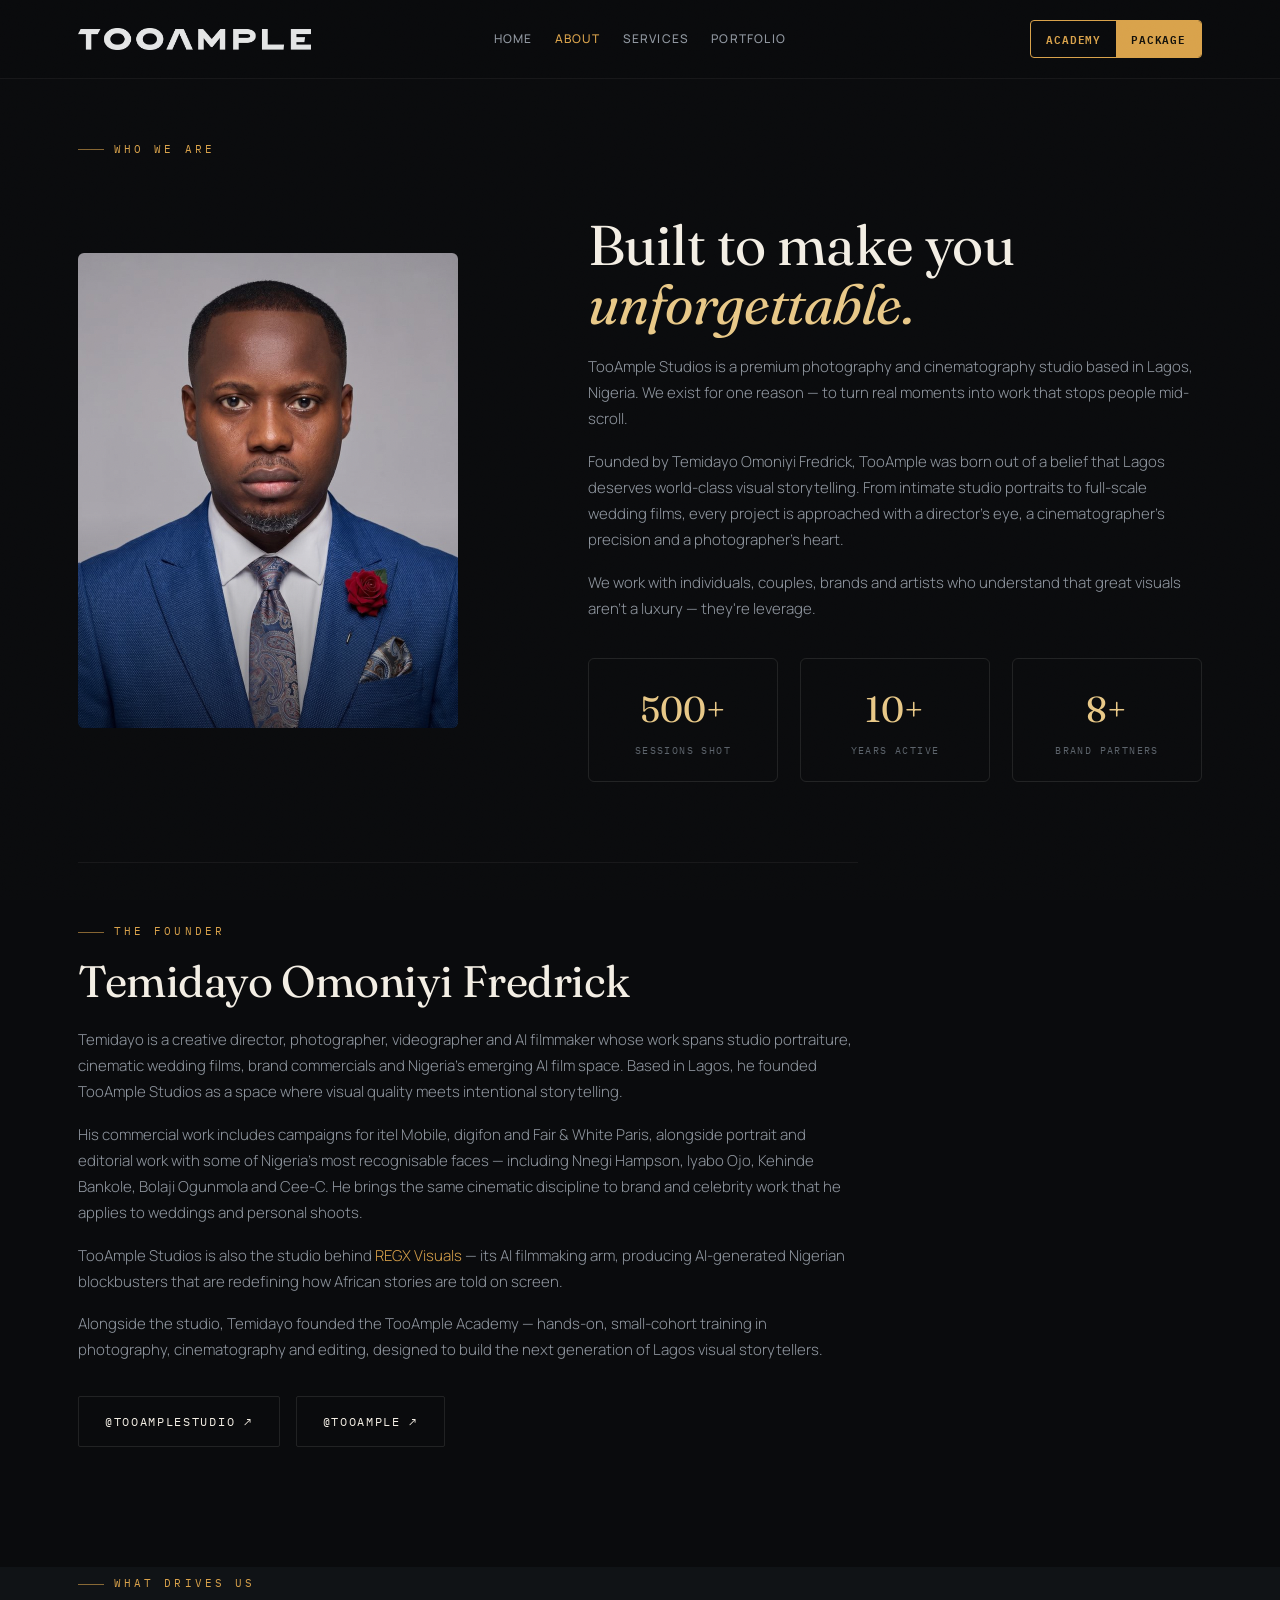
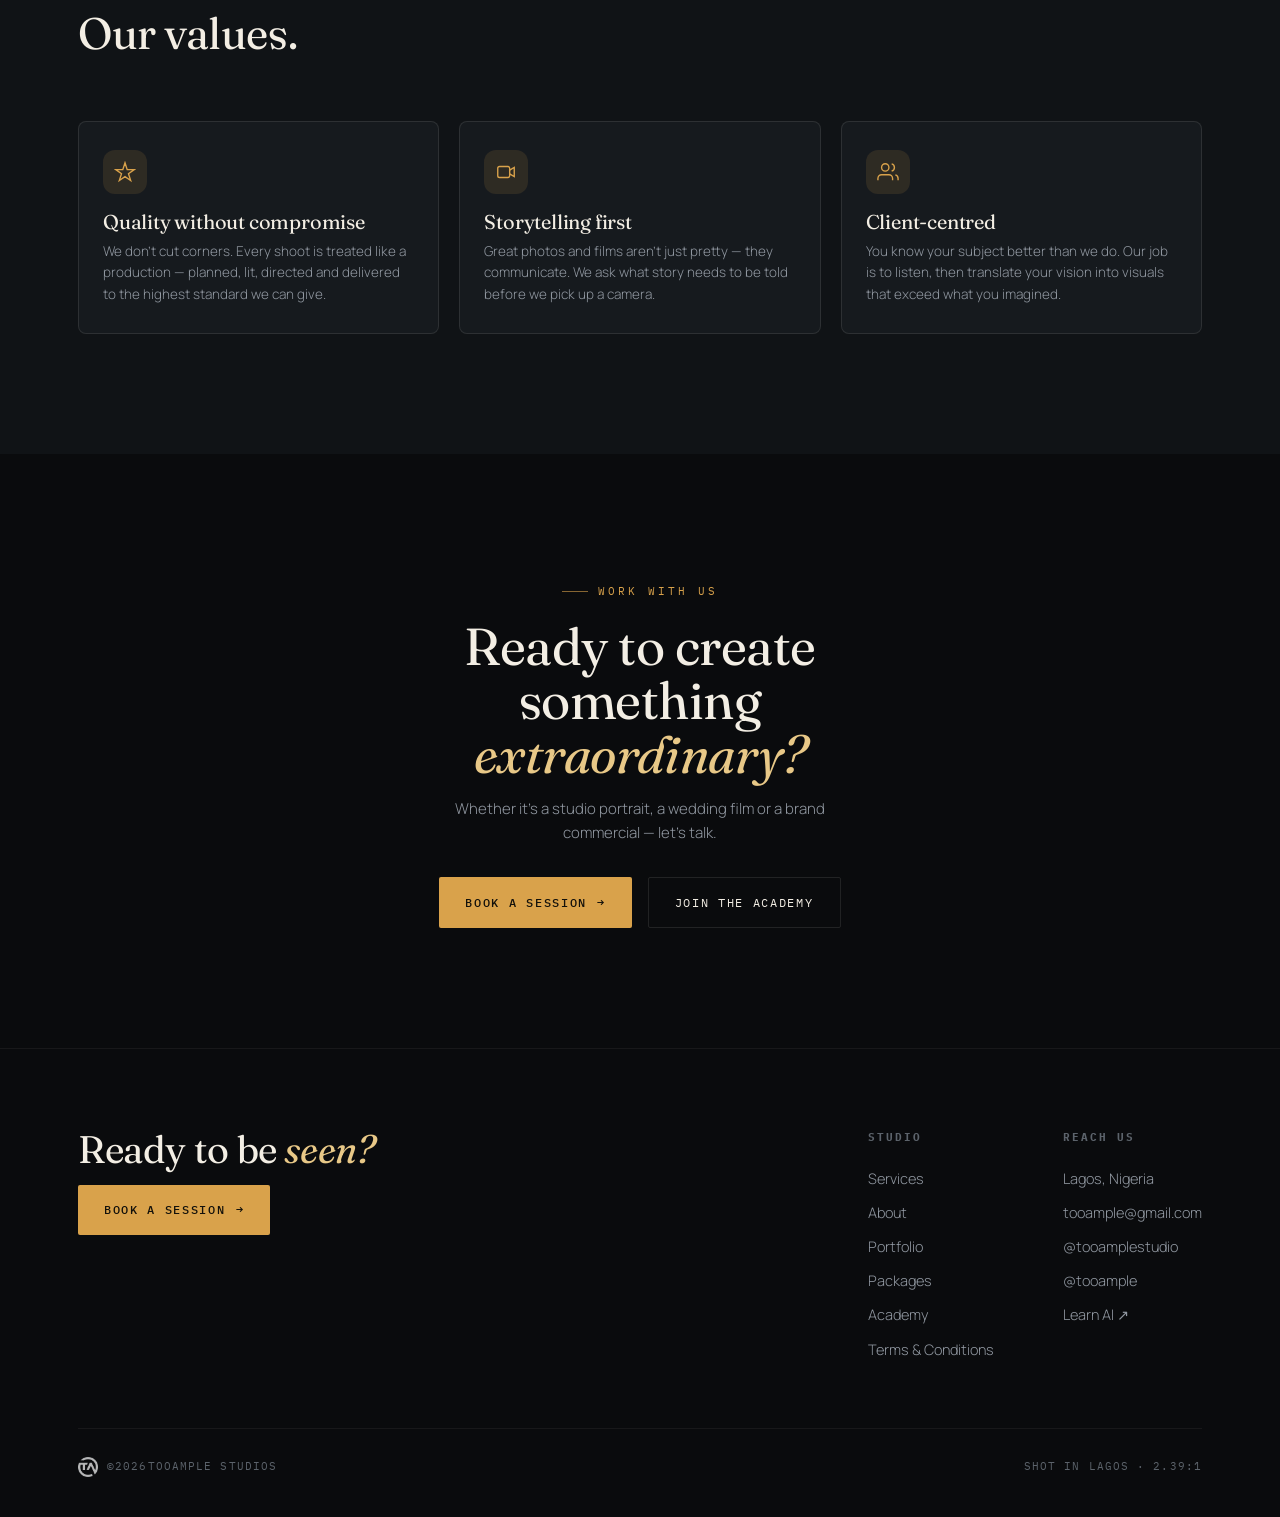
==== commit 1e6a6202: "Add files via upload" ====
--- a/about.html
+++ b/about.html
@@ -7,7 +7,7 @@
 <link rel="preconnect" href="https://fonts.googleapis.com">
 <link rel="preconnect" href="https://fonts.gstatic.com" crossorigin>
 <link href="https://fonts.googleapis.com/css2?family=Fraunces:ital,opsz,wght@0,9..144,300..600;1,9..144,300..500&family=Manrope:wght@300;400;500;600;700&family=IBM+Plex+Mono:wght@400;500&display=swap" rel="stylesheet">
-<link rel="stylesheet" href="styles.css?v=17">
+<link rel="stylesheet" href="styles.css?v=18">
 <link rel="icon" href="Images/tooample-badge.png">
 <link rel="manifest" href="/manifest.webmanifest">
 <meta name="theme-color" content="#0A0B0D">
@@ -31,11 +31,11 @@
       <a href="about.html" class="active">About</a>
       <a href="services.html">Services</a>
       <a href="portfolio.html">Portfolio</a>
-      <div class="nav-cta">
+    </nav>
+    <div class="nav-cta">
         <a href="academy.html" class="acad">Academy</a>
-        <a href="packages.html" class="bookings">Packages</a>
-      </div>
-    </nav>
+        <a href="packages.html" class="bookings">Package</a>
+      </div>
     <button class="menu-btn">Menu</button>
   </div>
 </header>
@@ -50,7 +50,7 @@
   </a>
   <div class="mob-cta">
     <a href="academy.html" class="acad">Academy</a>
-    <a href="packages.html" class="bookings">Packages</a>
+    <a href="packages.html" class="bookings">Package</a>
   </div>
   <a href="portfolio.html" class="mob-ico" aria-label="Portfolio" title="Portfolio">
     <svg viewBox="0 0 24 24" fill="none" stroke="currentColor" stroke-width="2" stroke-linecap="round" stroke-linejoin="round"><rect x="3" y="5" width="18" height="14" rx="2"/><circle cx="8.5" cy="10" r="1.5"/><path d="M21 16l-5-5-5 5-2-2-5 5"/></svg>
--- a/styles.css
+++ b/styles.css
@@ -84,7 +84,10 @@
   border-bottom:1px solid var(--line-soft);
 }
 header.scrolled{background:rgba(10,11,13,0.98)}
-.nav{display:flex;align-items:center;justify-content:space-between;height:78px}
+.nav{display:grid;grid-template-columns:1fr auto 1fr;align-items:center;height:78px}
+.nav .brand{justify-self:start}
+.nav .nav-links{justify-self:center}
+.nav > .nav-cta{justify-self:end}
 .brand{display:flex;align-items:center;gap:13px}
 .brand-word{height:22px;width:auto;display:block;opacity:.95}
 .brand-badge{height:42px;width:42px;object-fit:contain;opacity:.92;flex:none}
@@ -341,7 +344,8 @@
   .nav-links{display:none}
   .menu-btn{display:none}
   body{padding-bottom:78px}
-  .nav{justify-content:center}
+  .nav{display:flex;justify-content:center}
+  .nav > .nav-cta{display:none}
   .brand{width:100%;justify-content:center}
   .brand-word{height:15px}
   .hero{min-height:auto;text-align:center;display:block;padding:78px 0 40px}
@@ -801,3 +805,44 @@
 .sub-tags button.active{background:var(--gold);color:#13110B}
 @media(max-width:680px){.sub-tags{gap:3px;padding:4px}.sub-tags button{padding:9px 10px;font-size:9.5px}}
 .hid{display:none!important}
+
+
+/* ============================================================
+   HERO v3 — full-bleed centered banner (desktop)
+   ============================================================ */
+@media(min-width:681px){
+  .hero-bg-desktop::after{content:"";position:absolute;inset:0;background:linear-gradient(180deg,rgba(5,6,8,.52),rgba(5,6,8,.38) 45%,rgba(5,6,8,.72));z-index:1}
+  .hero-inner{display:flex;flex-direction:column;align-items:center;text-align:center;gap:0}
+  .hero-copy{display:flex;flex-direction:column;align-items:center}
+  .hero-copy .eyebrow{justify-content:center}
+  .hero-copy h1{font-size:clamp(56px,7.4vw,118px);line-height:1.02;max-width:13ch;margin:26px 0 38px;text-shadow:0 4px 40px rgba(0,0,0,.55)}
+  .hero-actions{justify-content:center}
+}
+
+
+/* ============================================================
+   HERO v3 — full-bleed banner, centered content + centered nav
+   ============================================================ */
+/* centered header: brand | menu | cta */
+.nav{display:grid;grid-template-columns:1fr auto 1fr}
+.nav .brand{justify-self:start}
+.nav .nav-links{justify-self:center}
+.nav .nav-cta{justify-self:end;margin-left:0}
+
+/* centered hero content over full-bleed slideshow */
+.hero-content{display:flex;flex-direction:column;align-items:center;text-align:center}
+.hero h1{font-size:clamp(48px,7.2vw,112px);max-width:1000px}
+.hero-actions{justify-content:center}
+
+@media(max-width:680px){
+  .nav{display:flex;justify-content:center}
+  .nav .nav-cta{display:none}
+  /* full-bleed portrait banner with centered overlay text */
+  .hero{position:relative;display:flex;flex-direction:column;justify-content:center;align-items:stretch;
+    min-height:calc(100vh - 72px);min-height:calc(100svh - 72px);padding:78px 0 24px}
+  .hero-bg-mobile{position:absolute;inset:0;width:100%;height:100%;min-height:0;max-height:none;flex:none;display:block}
+  .hero-bg-mobile::after{content:"";position:absolute;inset:0;z-index:1;
+    background:linear-gradient(180deg,rgba(10,11,13,.62) 0%,rgba(10,11,13,.22) 42%,rgba(10,11,13,.9) 100%)}
+  .hero-content{position:relative;z-index:2;margin-top:0}
+  .hero h1{font-size:40px;margin:12px auto 20px}
+}
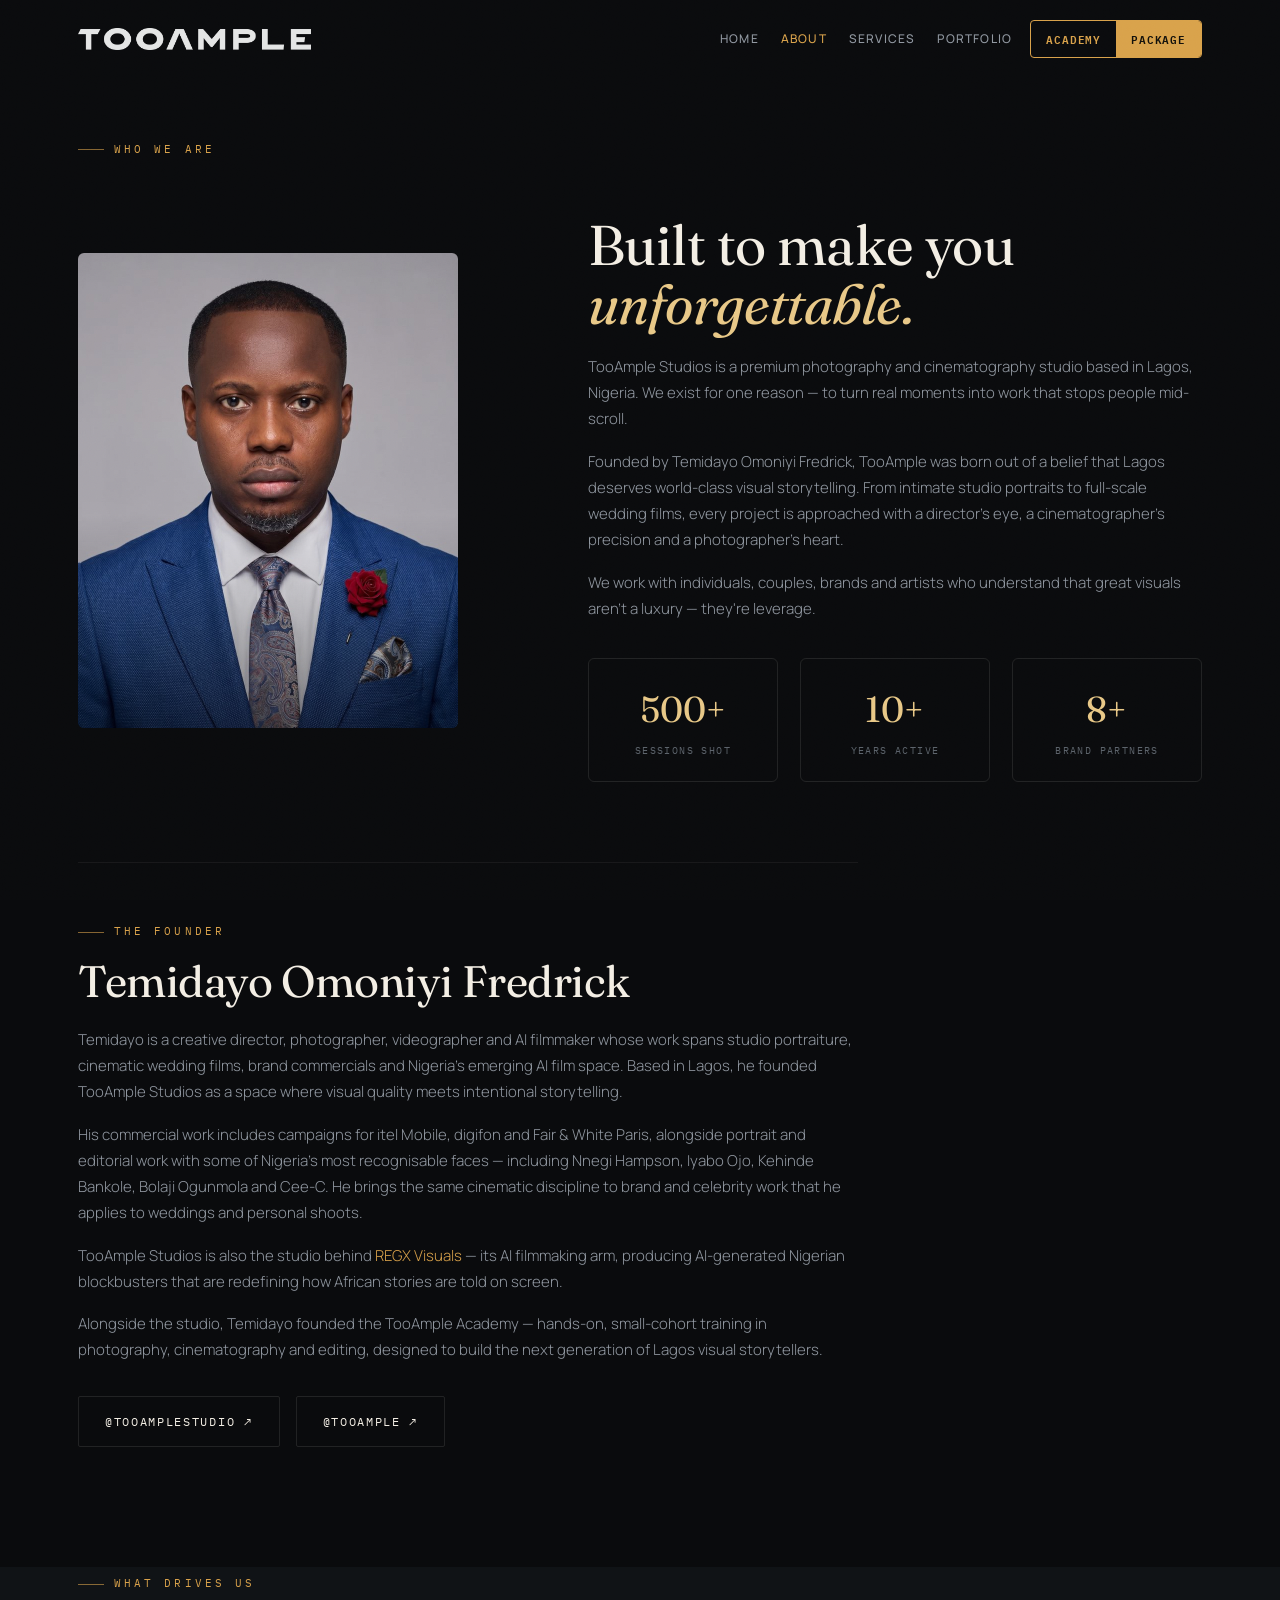
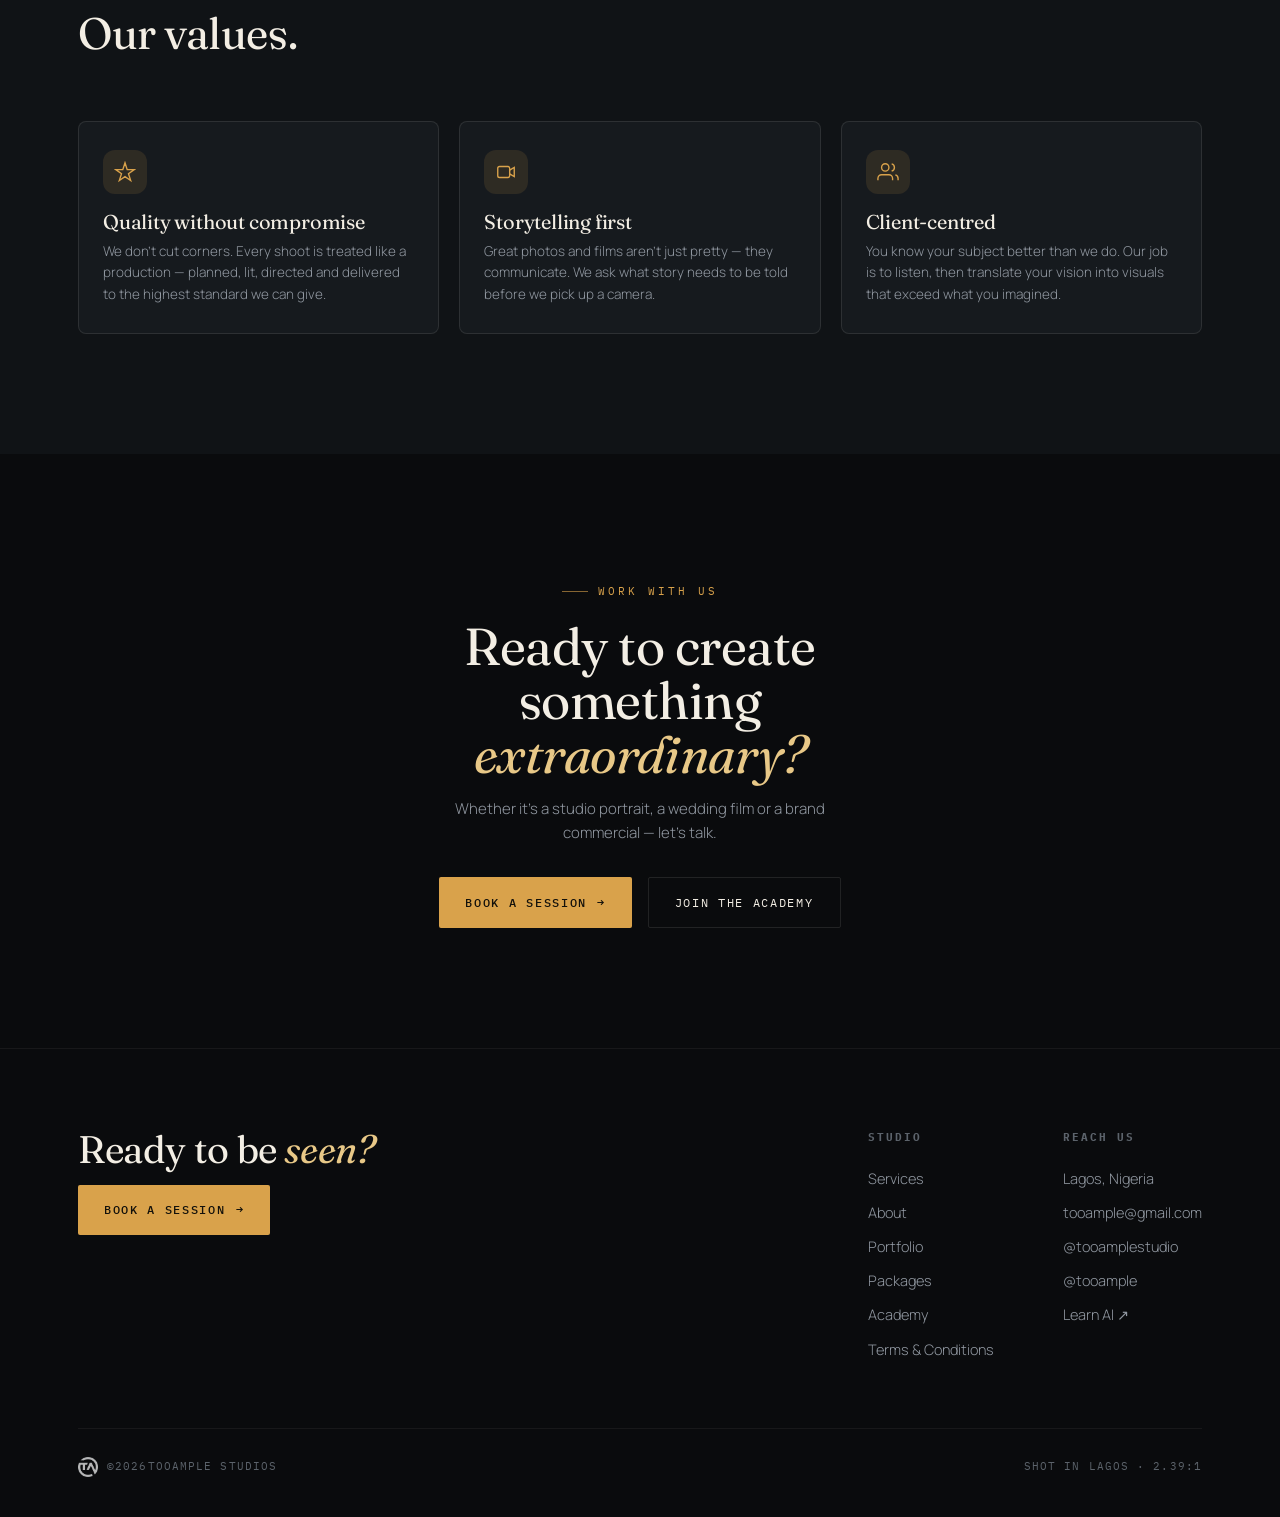
==== commit f553c504: "Add files via upload" ====
--- a/about.html
+++ b/about.html
@@ -7,7 +7,7 @@
 <link rel="preconnect" href="https://fonts.googleapis.com">
 <link rel="preconnect" href="https://fonts.gstatic.com" crossorigin>
 <link href="https://fonts.googleapis.com/css2?family=Fraunces:ital,opsz,wght@0,9..144,300..600;1,9..144,300..500&family=Manrope:wght@300;400;500;600;700&family=IBM+Plex+Mono:wght@400;500&display=swap" rel="stylesheet">
-<link rel="stylesheet" href="styles.css?v=18">
+<link rel="stylesheet" href="styles.css?v=20">
 <link rel="icon" href="Images/tooample-badge.png">
 <link rel="manifest" href="/manifest.webmanifest">
 <meta name="theme-color" content="#0A0B0D">
--- a/styles.css
+++ b/styles.css
@@ -77,14 +77,10 @@
 /* ---------- nav ---------- */
 header{
   position:fixed;top:0;left:0;right:0;z-index:100;
-  transition:.4s;
-  background:rgba(10,11,13,0.94);
-  backdrop-filter:blur(14px);
-  -webkit-backdrop-filter:blur(14px);
-  border-bottom:1px solid var(--line-soft);
-}
-header.scrolled{background:rgba(10,11,13,0.98)}
-.nav{display:grid;grid-template-columns:1fr auto 1fr;align-items:center;height:78px}
+  transition:.4s;border-bottom:1px solid transparent;
+}
+header.scrolled{background:rgba(10,11,13,0.92);backdrop-filter:blur(14px);-webkit-backdrop-filter:blur(14px);border-bottom:1px solid var(--line-soft)}
+.nav{display:flex;align-items:center;justify-content:flex-start;height:78px}
 .nav .brand{justify-self:start}
 .nav .nav-links{justify-self:center}
 .nav > .nav-cta{justify-self:end}
@@ -823,26 +819,37 @@
 /* ============================================================
    HERO v3 — full-bleed banner, centered content + centered nav
    ============================================================ */
-/* centered header: brand | menu | cta */
-.nav{display:grid;grid-template-columns:1fr auto 1fr}
-.nav .brand{justify-self:start}
-.nav .nav-links{justify-self:center}
-.nav .nav-cta{justify-self:end;margin-left:0}
-
-/* centered hero content over full-bleed slideshow */
-.hero-content{display:flex;flex-direction:column;align-items:center;text-align:center}
-.hero h1{font-size:clamp(48px,7.2vw,112px);max-width:1000px}
-.hero-actions{justify-content:center}
+/* header: brand left, menu + cta together on the right */
+.nav{justify-content:flex-start}
+.nav .brand{margin-right:auto}
+.nav .nav-cta{margin-left:18px}
 
 @media(max-width:680px){
   .nav{display:flex;justify-content:center}
   .nav .nav-cta{display:none}
-  /* full-bleed portrait banner with centered overlay text */
-  .hero{position:relative;display:flex;flex-direction:column;justify-content:center;align-items:stretch;
-    min-height:calc(100vh - 72px);min-height:calc(100svh - 72px);padding:78px 0 24px}
-  .hero-bg-mobile{position:absolute;inset:0;width:100%;height:100%;min-height:0;max-height:none;flex:none;display:block}
-  .hero-bg-mobile::after{content:"";position:absolute;inset:0;z-index:1;
-    background:linear-gradient(180deg,rgba(10,11,13,.62) 0%,rgba(10,11,13,.22) 42%,rgba(10,11,13,.9) 100%)}
-  .hero-content{position:relative;z-index:2;margin-top:0}
-  .hero h1{font-size:40px;margin:12px auto 20px}
-}
+}
+
+
+/* ============================================================
+   HERO v3.1 — true full-screen banner (desktop) + social rail
+   ============================================================ */
+.hero .bar{display:none} /* letterbox bars removed so image fills screen */
+.hero-social{position:absolute;left:28px;top:50%;transform:translateY(-50%);z-index:5;
+  display:flex;flex-direction:column;align-items:center;gap:18px}
+.hs-label{writing-mode:vertical-rl;transform:rotate(180deg);font-family:var(--mono);
+  font-size:9.5px;letter-spacing:.24em;text-transform:uppercase;color:var(--muted)}
+.hs-line{width:1px;height:46px;background:var(--line)}
+.hero-social a{color:var(--ink);opacity:.72;transition:.3s;display:grid;place-items:center}
+.hero-social a:hover{opacity:1;color:var(--gold);transform:translateY(-2px)}
+.hero-social svg{width:16px;height:16px}
+@media(max-width:680px){.hero-social{display:none}}
+
+
+/* HERO v3.2 — mobile back to left-aligned title + stacked buttons */
+@media(max-width:680px){
+  .hero{text-align:left}
+  .hero-content{text-align:left}
+  .hero h1{margin:12px 0 18px}
+  .hero-actions{flex-direction:column;align-items:stretch}
+  .hero-actions .btn{justify-content:center}
+}
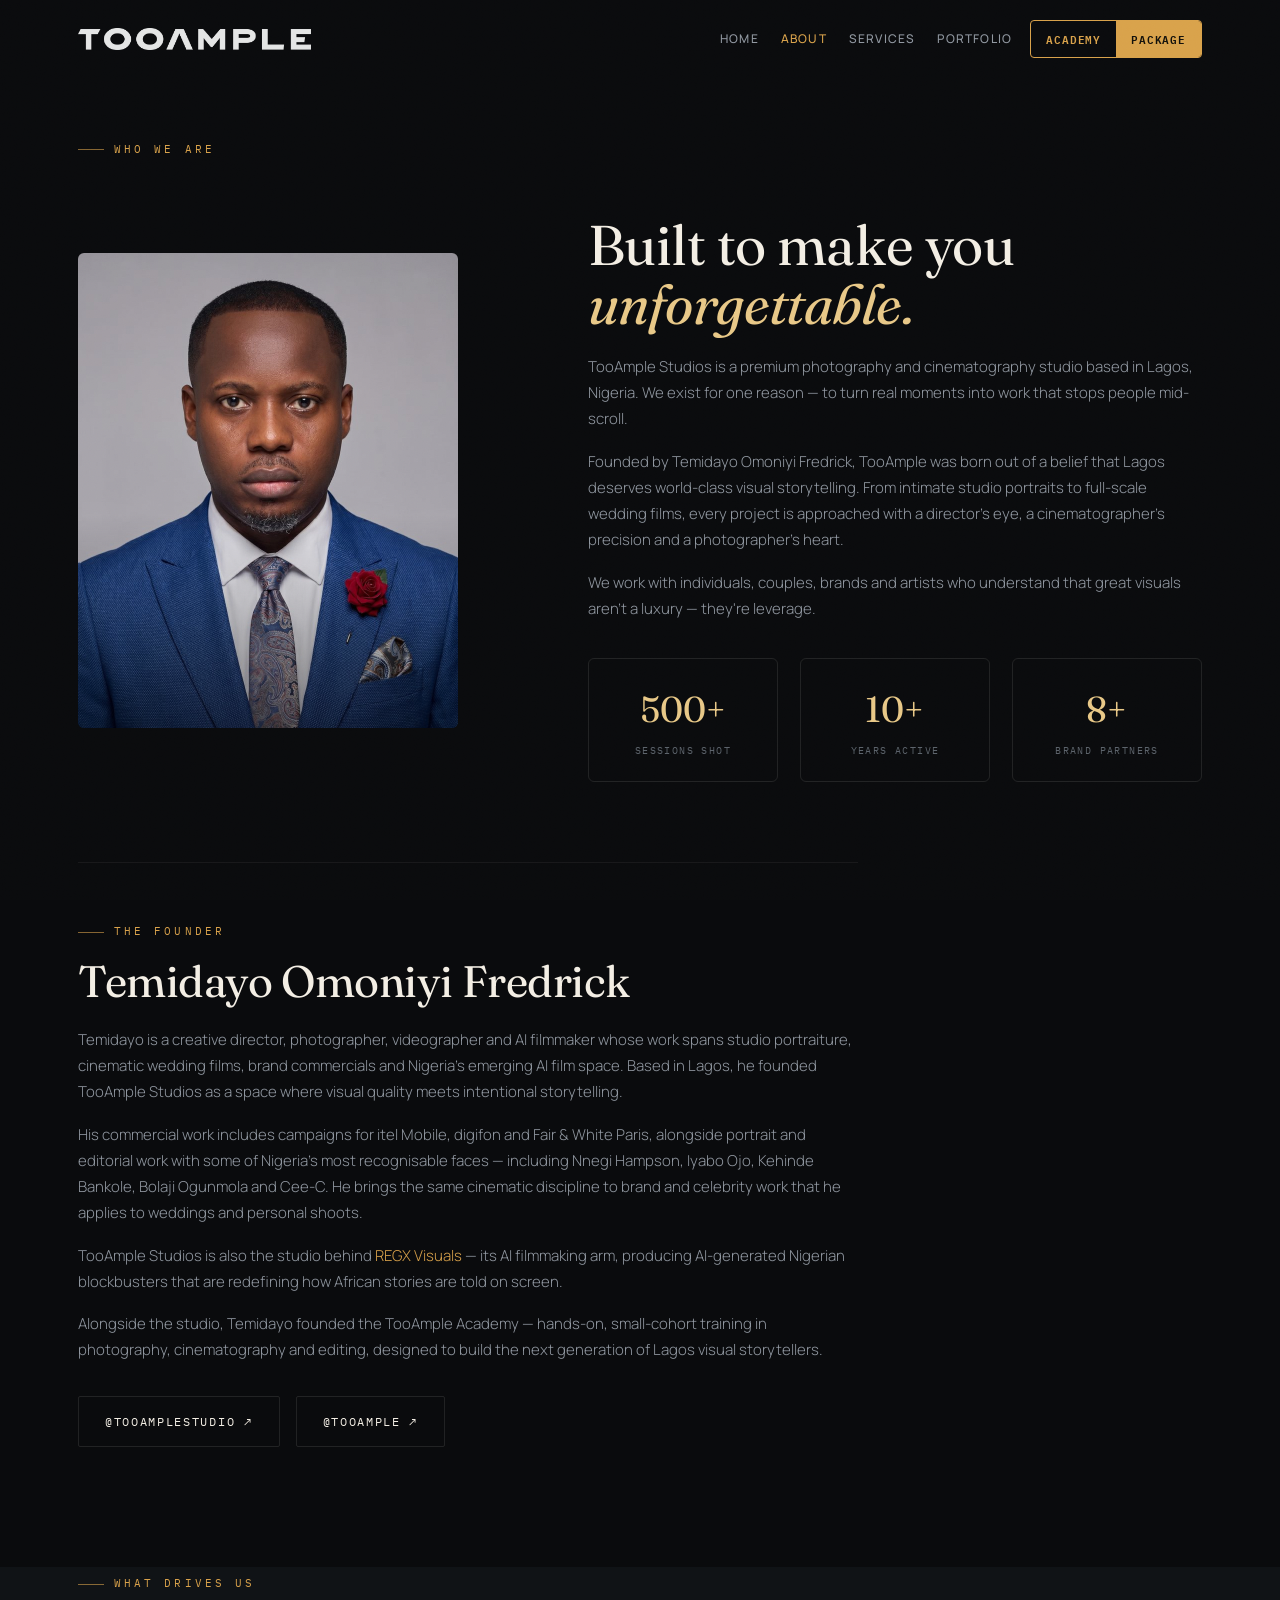
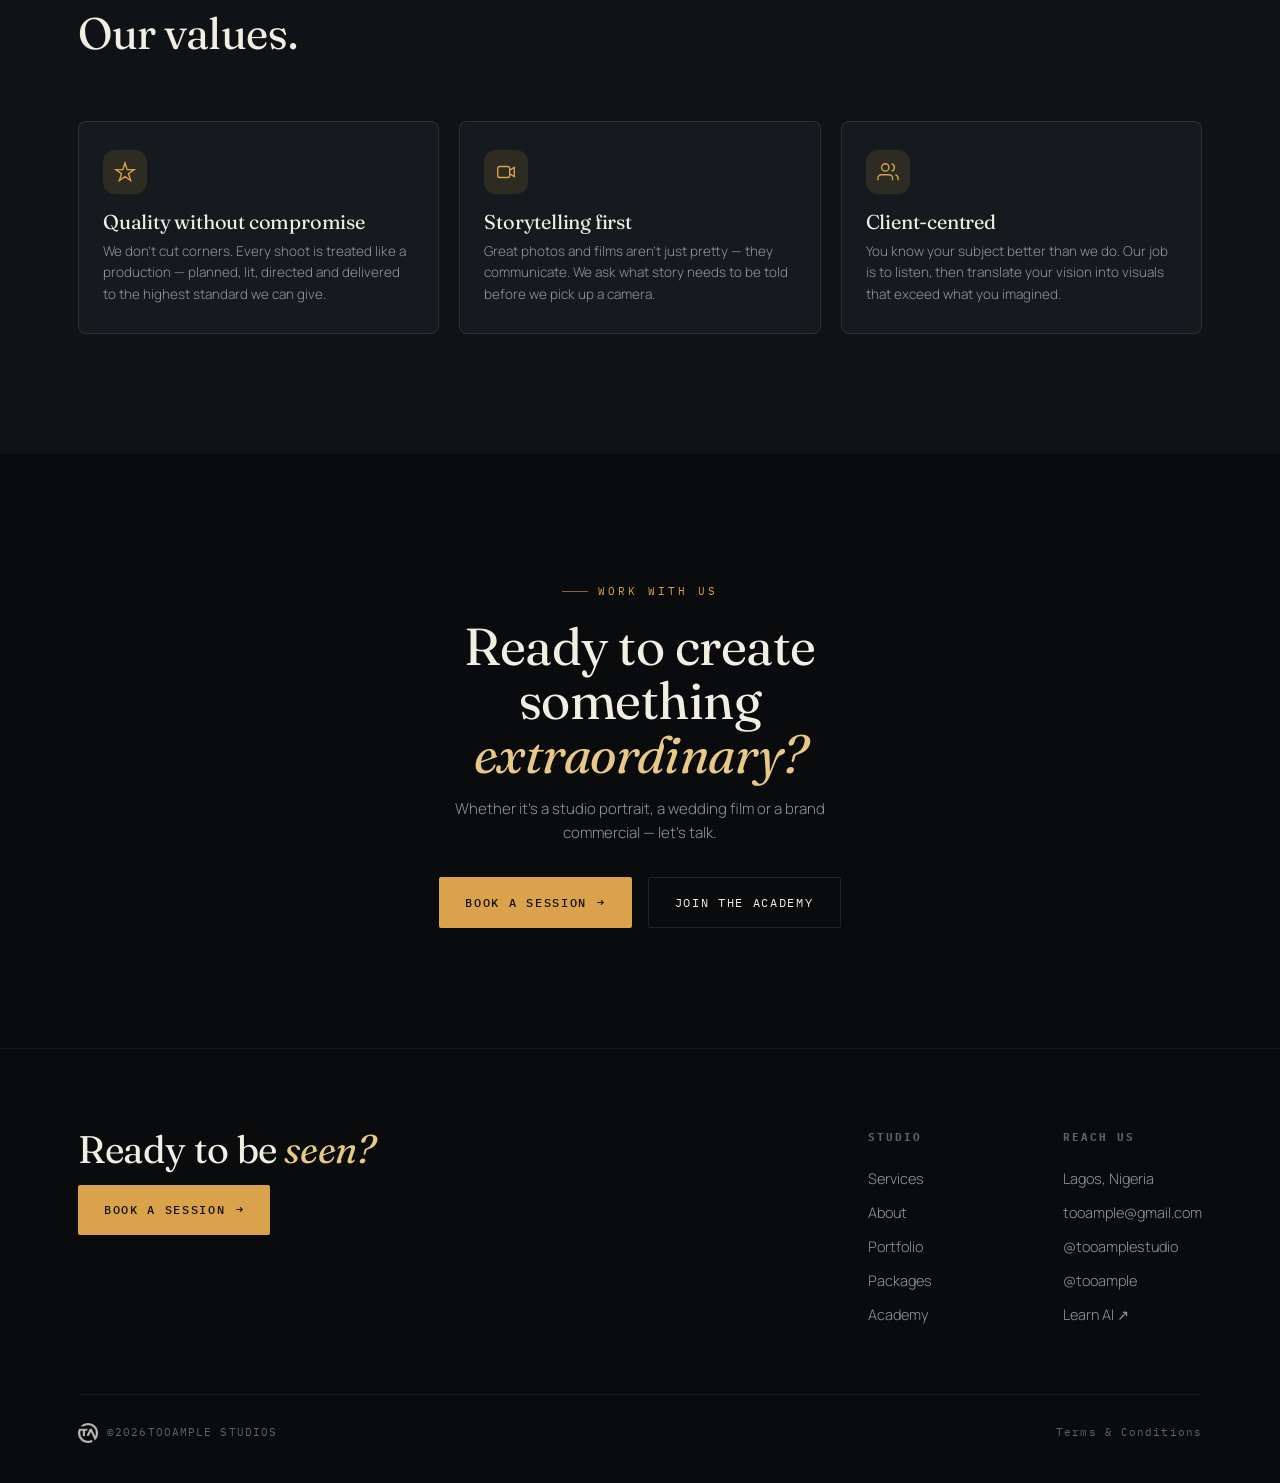
==== commit 5c79c495: "Add files via upload" ====
--- a/about.html
+++ b/about.html
@@ -7,7 +7,7 @@
 <link rel="preconnect" href="https://fonts.googleapis.com">
 <link rel="preconnect" href="https://fonts.gstatic.com" crossorigin>
 <link href="https://fonts.googleapis.com/css2?family=Fraunces:ital,opsz,wght@0,9..144,300..600;1,9..144,300..500&family=Manrope:wght@300;400;500;600;700&family=IBM+Plex+Mono:wght@400;500&display=swap" rel="stylesheet">
-<link rel="stylesheet" href="styles.css?v=20">
+<link rel="stylesheet" href="styles.css?v=21">
 <link rel="icon" href="Images/tooample-badge.png">
 <link rel="manifest" href="/manifest.webmanifest">
 <meta name="theme-color" content="#0A0B0D">
@@ -173,7 +173,6 @@
           <a href="portfolio.html">Portfolio</a>
           <a href="packages.html">Packages</a>
           <a href="academy.html">Academy</a>
-          <a href="terms.html">Terms &amp; Conditions</a>
         </div>
         <div class="fcol">
           <h4>Reach us</h4>
@@ -187,7 +186,7 @@
     </div>
     <div class="foot-bot">
       <span class="foot-copy"><img src="Images/tooample-badge.png" alt="" class="foot-badge" />© <span id="yr"></span> TOOAMPLE STUDIOS</span>
-      <span>SHOT IN LAGOS · 2.39:1</span>
+      <a href="terms.html" class="foot-terms">Terms &amp; Conditions</a>
     </div>
   </div>
 </footer>
--- a/styles.css
+++ b/styles.css
@@ -93,7 +93,6 @@
 .nav-links{display:flex;align-items:center;gap:22px}
 .nav-links a:not(.acad):not(.bookings){font-size:12px;text-transform:uppercase;letter-spacing:.1em}
 .nav-links a.active:not(.acad):not(.bookings){color:var(--gold)}
-.nav-cta a.acad.active{background:var(--gold);color:#13110B}
 @media(max-width:1080px){
   .nav-links{gap:14px}
   .nav-links a:not(.acad):not(.bookings){font-size:12.5px}
@@ -853,3 +852,9 @@
   .hero-actions{flex-direction:column;align-items:stretch}
   .hero-actions .btn{justify-content:center}
 }
+
+
+/* modal centering + footer terms link */
+.form-modal .fm-card{margin:auto}
+.foot-terms{color:inherit;text-decoration:none;transition:.3s}
+.foot-terms:hover{color:var(--gold)}
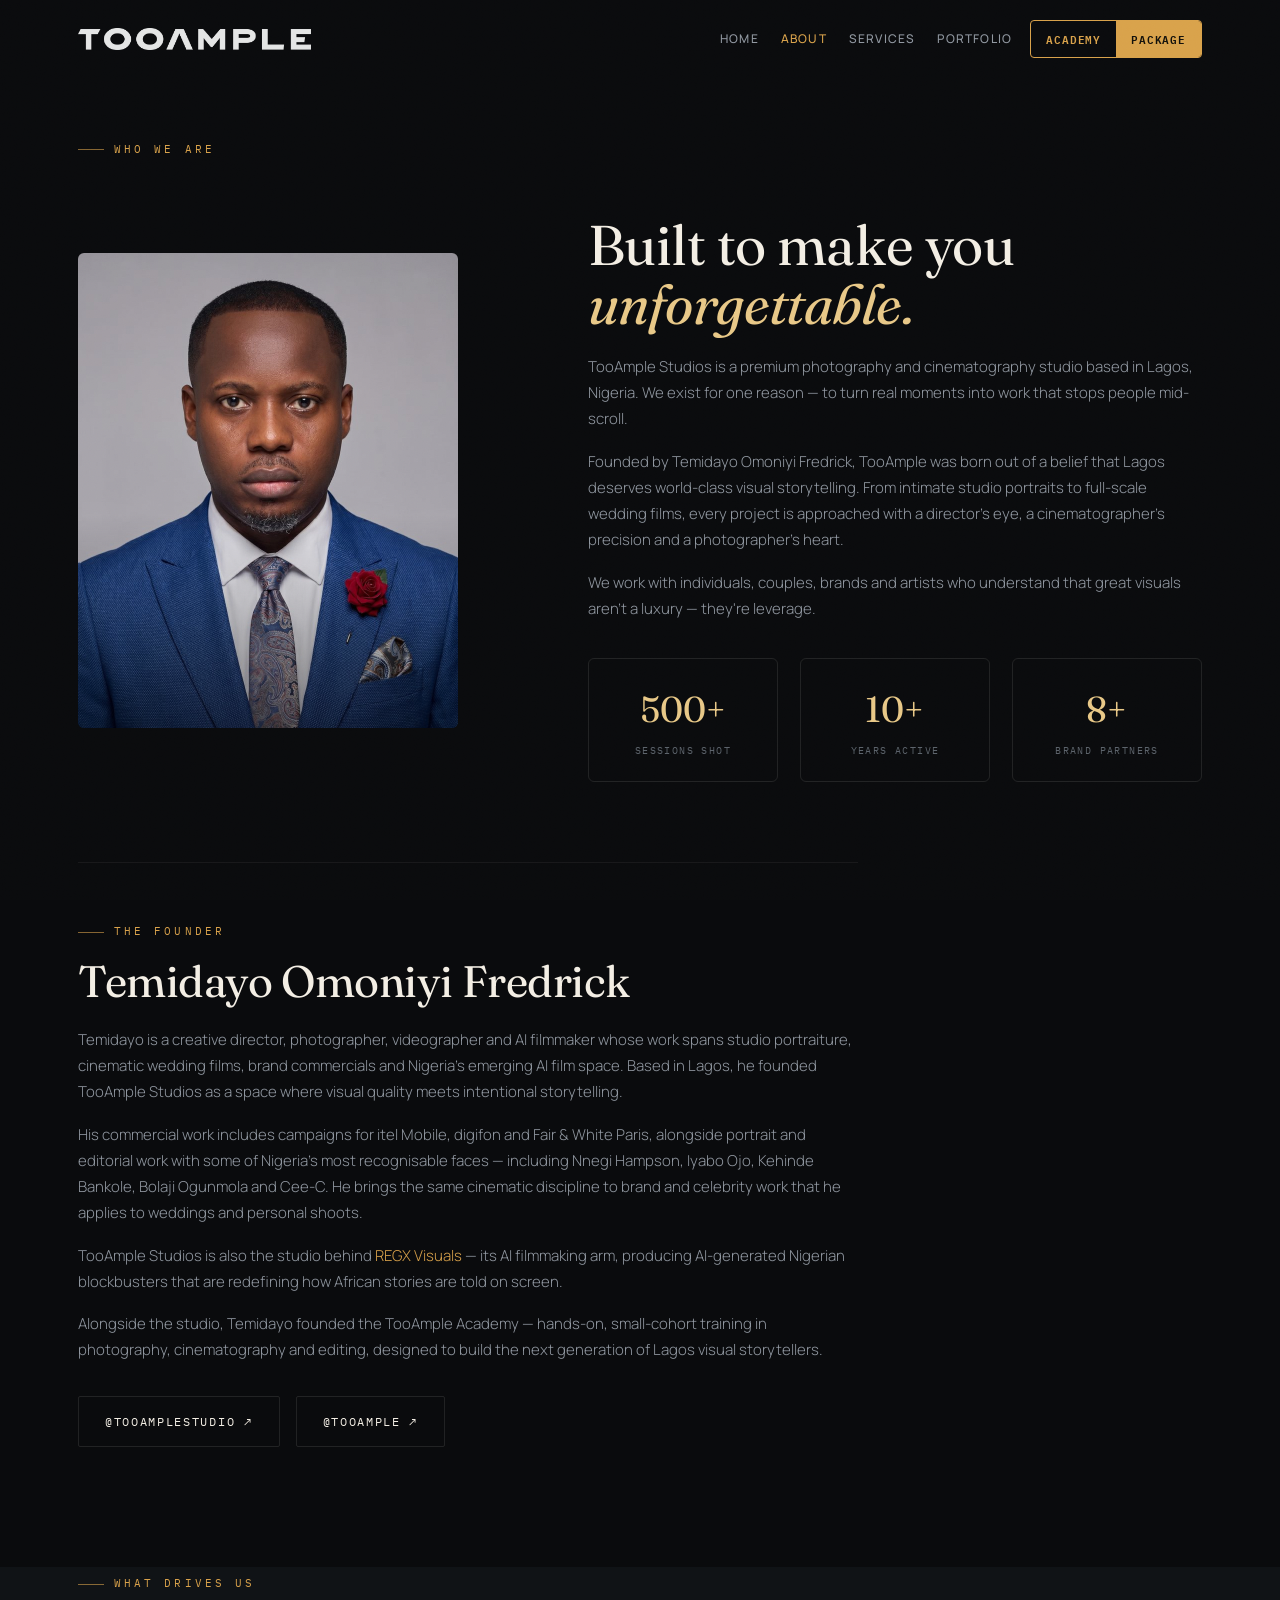
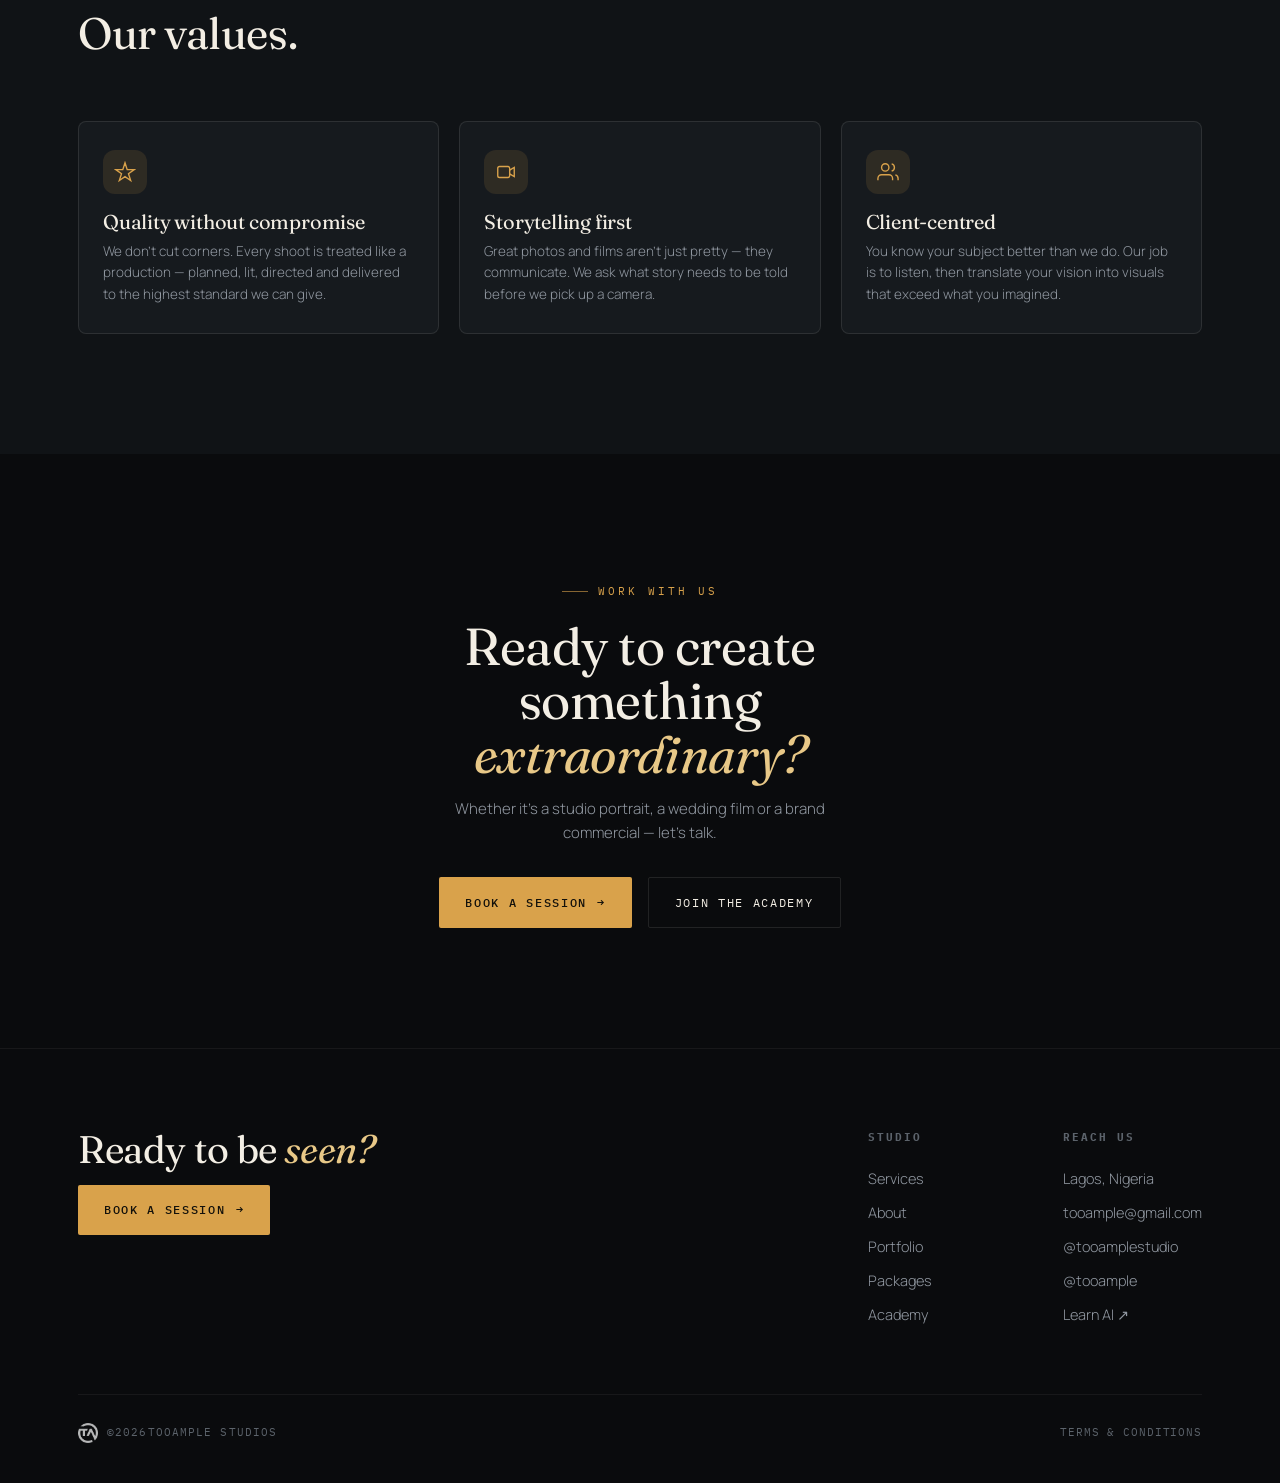
==== commit 6040f7df: "Add files via upload" ====
--- a/about.html
+++ b/about.html
@@ -7,7 +7,7 @@
 <link rel="preconnect" href="https://fonts.googleapis.com">
 <link rel="preconnect" href="https://fonts.gstatic.com" crossorigin>
 <link href="https://fonts.googleapis.com/css2?family=Fraunces:ital,opsz,wght@0,9..144,300..600;1,9..144,300..500&family=Manrope:wght@300;400;500;600;700&family=IBM+Plex+Mono:wght@400;500&display=swap" rel="stylesheet">
-<link rel="stylesheet" href="styles.css?v=21">
+<link rel="stylesheet" href="styles.css?v=22">
 <link rel="icon" href="Images/tooample-badge.png">
 <link rel="manifest" href="/manifest.webmanifest">
 <meta name="theme-color" content="#0A0B0D">
--- a/styles.css
+++ b/styles.css
@@ -807,11 +807,6 @@
    ============================================================ */
 @media(min-width:681px){
   .hero-bg-desktop::after{content:"";position:absolute;inset:0;background:linear-gradient(180deg,rgba(5,6,8,.52),rgba(5,6,8,.38) 45%,rgba(5,6,8,.72));z-index:1}
-  .hero-inner{display:flex;flex-direction:column;align-items:center;text-align:center;gap:0}
-  .hero-copy{display:flex;flex-direction:column;align-items:center}
-  .hero-copy .eyebrow{justify-content:center}
-  .hero-copy h1{font-size:clamp(56px,7.4vw,118px);line-height:1.02;max-width:13ch;margin:26px 0 38px;text-shadow:0 4px 40px rgba(0,0,0,.55)}
-  .hero-actions{justify-content:center}
 }
 
 
@@ -856,5 +851,21 @@
 
 /* modal centering + footer terms link */
 .form-modal .fm-card{margin:auto}
-.foot-terms{color:inherit;text-decoration:none;transition:.3s}
+.foot-terms{color:inherit;text-decoration:none;transition:.3s;text-transform:uppercase;letter-spacing:.08em}
 .foot-terms:hover{color:var(--gold)}
+
+
+/* compact modals on mobile (desktop unchanged) */
+@media(max-width:680px){
+  .fm-title{font-size:18px;margin:4px 0 12px}
+  .fm-card .btn{padding:13px 18px;font-size:11px}
+  .fm-card .tuition-banner{padding:11px 14px;margin-bottom:14px}
+  .fm-card .tb-amt{font-size:21px}
+  .prod-hero{aspect-ratio:1.9/1}
+  .prod-desc{font-size:13.5px;line-height:1.6;margin:10px 0 12px}
+  .prod-includes{gap:6px;margin-bottom:16px}
+  .prod-includes li{font-size:9.5px;padding:5px 8px}
+  #prodDetailView .prod-price{font-size:20px}
+  .quote-note{font-size:10px;margin-top:10px}
+  .pay-head h3{font-size:19px}
+}
